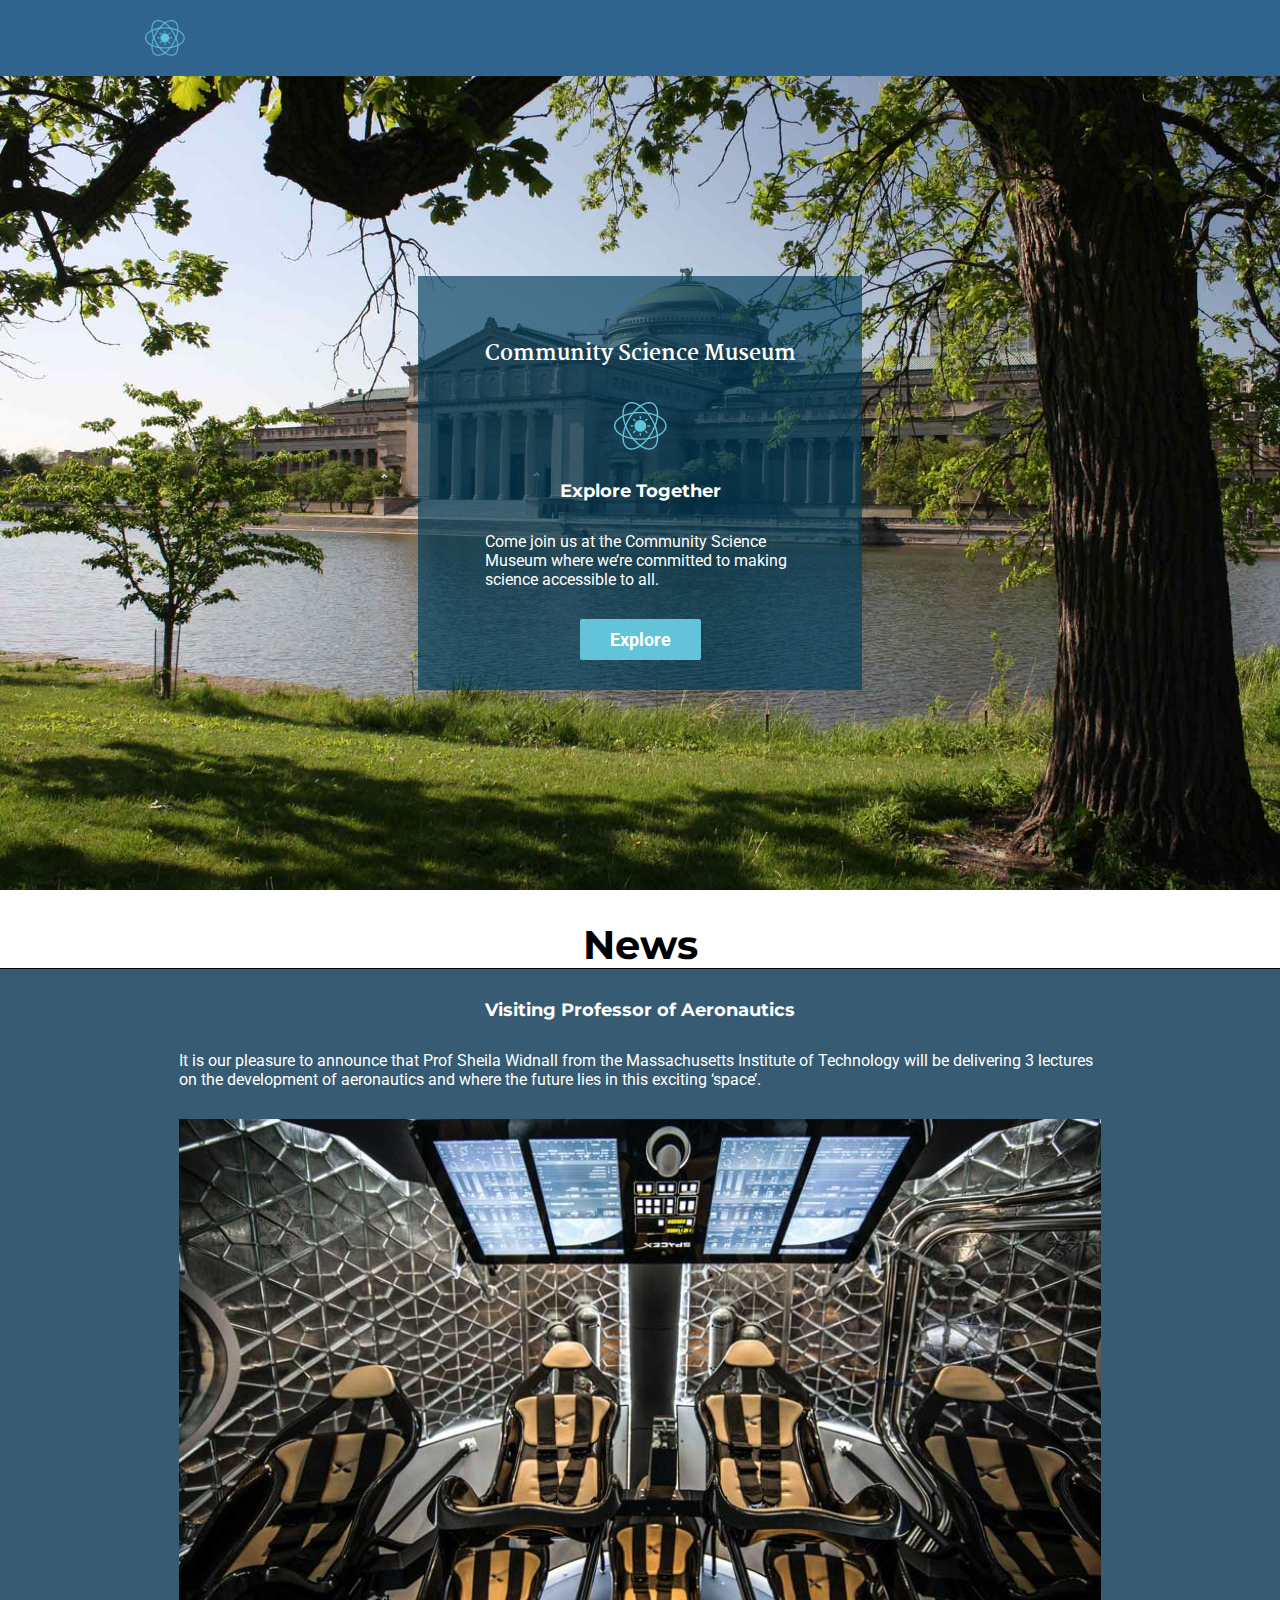
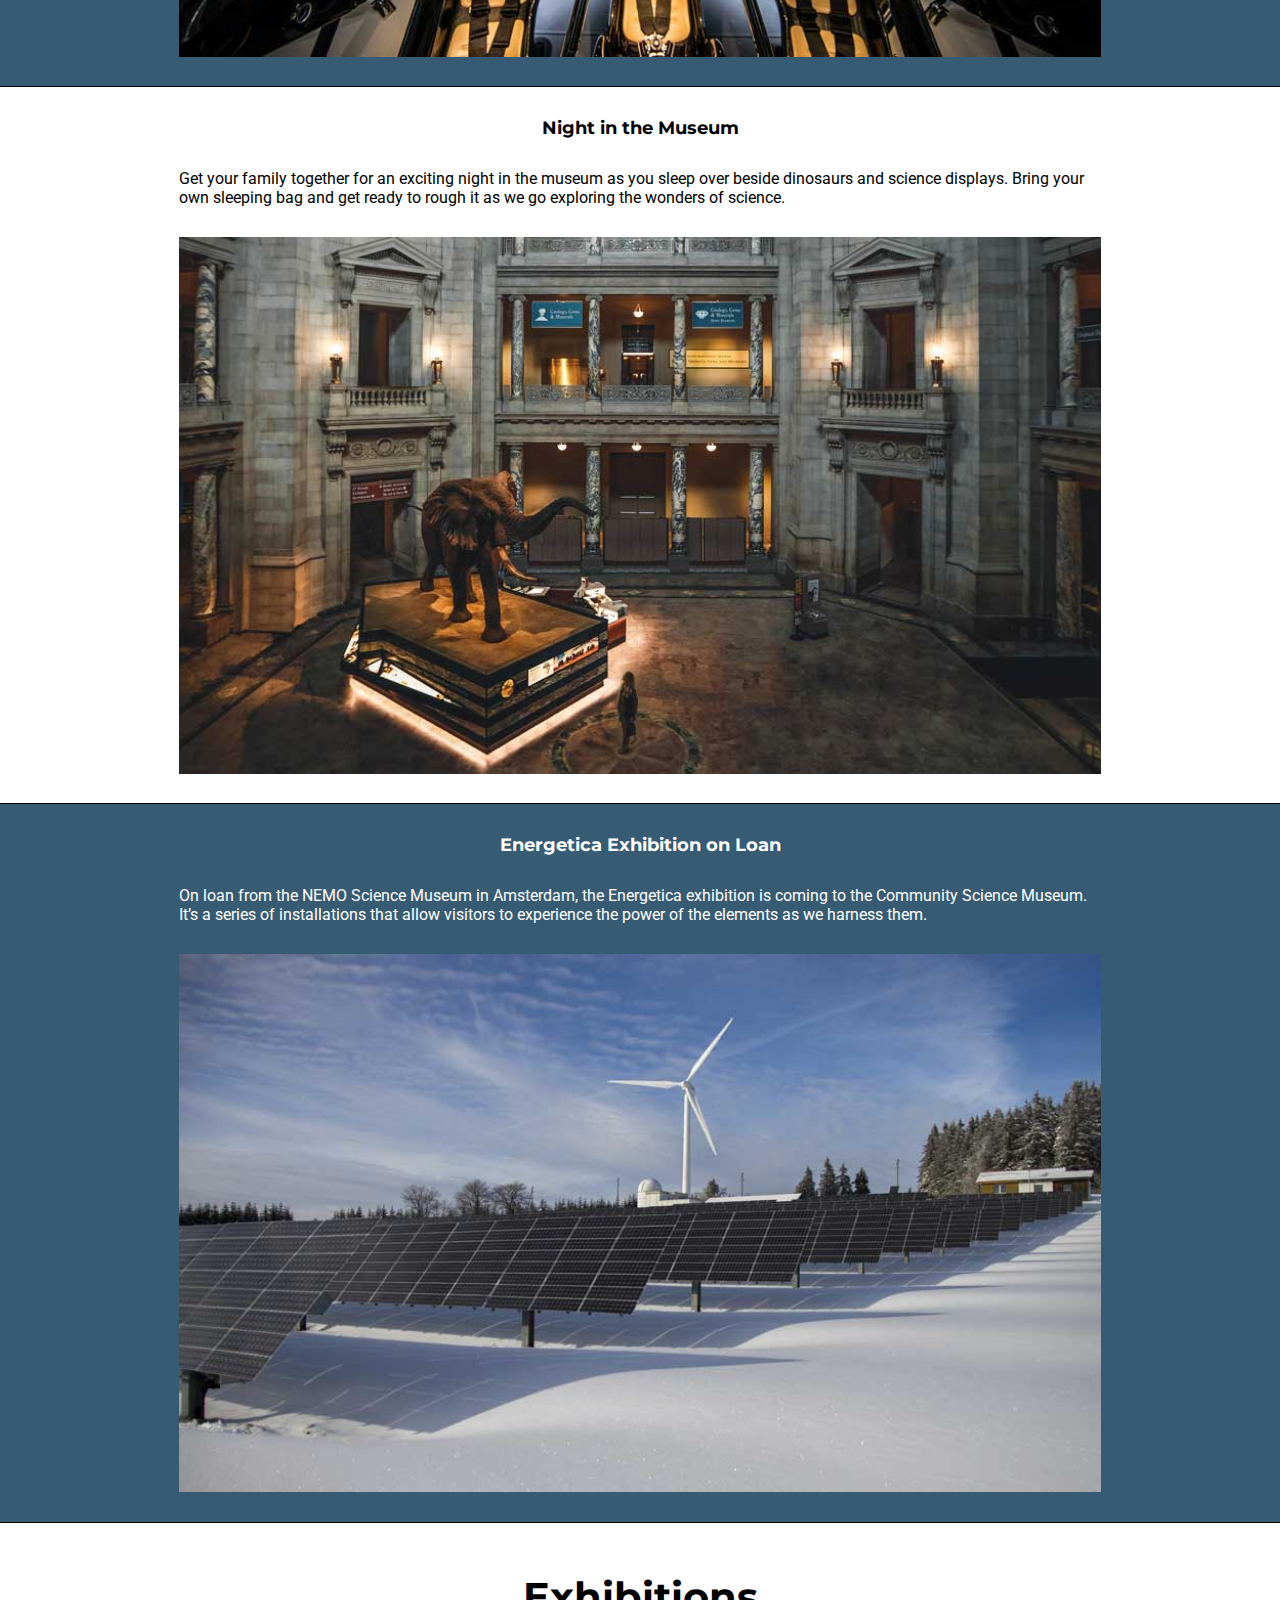
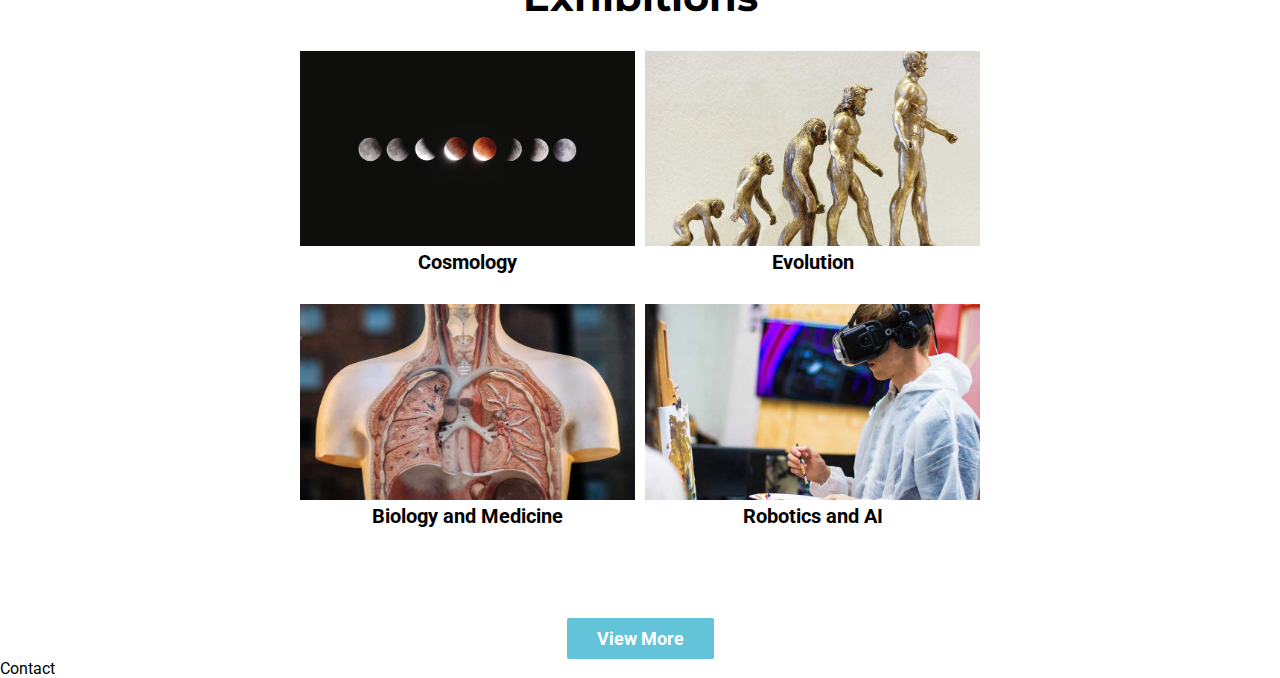
==== index.html @ e49daf8a "Sliit" ====
<!DOCTYPE html>
<html lang="en">
<head>
    <meta charset="UTF-8">
    <meta name="viewport" content="width=device-width, initial-scale=1.0">
    <title>Community Science Museum</title>
    <link rel="stylesheet" href="style.css">
</head>
<body>
    <header>
        <div class="header-logo">
            <img src="/optimalisert/icon-1719742.png" alt="Logo">
        </div>
        <nav>
            <ul class="navbar-head">
                <li><a href="/explore.html">Explore</a></li>
                <li><a href="/explore.html">exhibit</a></li>
                <li><a href="/explore.html">Visit</a></li>
                <li><a href="/explore.html">involce</a></li>
            </ul>
            
        </nav>
        <div class="hamburger">
            <img src="/optimalisert/burger2x.png" alt="Hamburger meny">
        </div>
    </header>
<main>
    <ul class="navbar">
        <li id="active"><a href="#">Home</a></li>
        <li><a href="/explore.html">Explore</a></li>
        <li><a href="/explore.html">exhibit</a></li>
        <li><a href="/explore.html">Visit</a></li>
        <li><a href="/explore.html">involce</a></li>
        <!-- <li><a></a>Exhibitions</li>
        <li>Visit</li>
        <li>Get Involved</li> -->
    </ul>
    <div class="hero">
        <div class="indexbox">
            <h1>Community Science Museum</h1>
            <div class="logo">
                <img src="/optimalisert/icon-1719742.png" alt="Logo">
            </div>
            <h2>Explore Together</h2>
            <p>Come join us at the Community Science Museum where we’re committed 
            to making science accessible to all.
            </p>
            <a class="btn" href="/explore.html">Explore</a>
            <img src="/optimalisert/skalert/andrew-ruiz-348421.jpg" alt="Space Man Picture" id="space">
        </div>
        
    </div>
    <h2 id="news">News</h2>
    <div class="newz">
            <div class="cards dark">
                <div class="images">
                    <h3>Visiting Professor of Aeronautics</h3>
                    <p>It is our pleasure to announce that Prof Sheila Widnall from 
                    the Massachusetts Institute of Technology will be delivering 3 
                    lectures on the development of aeronautics and where the future 
                    lies in this exciting ‘space’.
                    </p>
                    <img src="/optimalisert/skalert/Spaceship.jpg" alt="Inside Spaceship">
                </div>
            </div>
            <div class="cards">
            <div class="images">
                <h3>Night in the Museum</h3>
                <p>Get your family together for an exciting night in the 
                    museum as you sleep over beside dinosaurs and science displays. 
                    Bring your own sleeping bag and get ready to rough it as we go 
                    exploring the wonders of science.
                </p>
                <img src="/optimalisert/skalert/roberto-nickson-396152.jpg" alt="Night at the museum">
            </div>
        </div>
        <div class="cards dark">
            <div class="images">
                <h3>Energetica Exhibition on Loan</h3>
                <p>On loan from the NEMO Science Museum in Amsterdam, the Energetica 
                    exhibition is coming to the Community Science Museum. It’s a 
                    series of installations that allow visitors to experience the 
                    power of the elements as we harness them. 
                </p>
                <img src="/optimalisert/skalert/SolarPower.jpg" alt="Image of Solar power">
            </div>
        </div>
    </div>
    <h3 id="exhibit">Exhibitions</h3>
    <div class="exhibitions">
        <figure>
            <img src="/optimalisert/skalert/celso-405219.png" alt="Lunar cycle">
            <figcaption>Cosmology</figcaption>
        </figure>
        <figure>
            <img src="/optimalisert/skalert/evolution-4107273_1920.jpg" alt="Evolution">
            <figcaption>Evolution</figcaption>
        </figure>
        <figure>
            <img src="/optimalisert/skalert/samuel-zeller-113381.jpg" alt="The human body">
            <figcaption>Biology and Medicine</figcaption>
        </figure>
        <figure>
            <img src="/optimalisert/skalert/billetto-editorial-334686.jpg" alt="VR painting">
            <figcaption>Robotics and AI</figcaption>
        </figure>
    </div>
    <div class="exhibitbtn" >
        <a class="btn" href="/Exhibitions.html">View More</a>
    </div>
</main>
<footer>
    <p>Contact</p>
</footer>
    <script src="./js/script.js">

    </script>
</body>
</html>
---- style.css ----
@import url("https://fonts.googleapis.com/css2?family=Martel&family=Montserrat:wght@500&family=Roboto:wght@300&display=swap");
/* font-family: 'Martel', serif;
font-family: 'Montserrat', sans-serif;
font-family: 'Roboto', sans-serif; */

* {
  margin: 0px;
  padding: 0px;
}

p {
  font-family: "Roboto", sans-serif;
}

h1 {
  font-family: "Martel", serif;
  font-size: 21px;
}

h2,
h3 {
  font-family: "Montserrat", sans-serif;
  font-size: 18px;
}

h1,
h2,
h3 {
  margin-bottom: 0px;
  text-align: center;
  padding-top: 30px;
}

a {
  text-decoration: none;
  color: white;
  font-family: "Roboto", sans-serif;
  font-size: 18px;
  font-weight: bold;
}

ul {
  list-style-type: none;
}

/* Header */

.logo {
  display: flex;
  justify-content: center;
  margin-top: 30px;
}

header {
  background-color: #30638e;
  display: grid;
  position: relative;
  grid-template-columns: 1fr 2fr 1fr;
  z-index: 1;
}

.header-logo {
  display: flex;
  justify-content: center;
  align-self: center;
  margin: 20px 0px 20px 10px;
}

.header-logo img {
  width: 40px;
}

/* Menu */

.navbar-head {
  display: none;
}

.navbar {
  position: relative;
  top: -1000px;
  transition: 0.3s;
  height: 0px;
  display: flex;
  flex-direction: column;
  align-items: center;
  justify-content: space-evenly;
  z-index: 0;
  background-color: #62c3d9;
}

.navbar li {
  text-align: center;
  width: 100%;
}

.navbar a {
  display: block;
  color: #000;
  padding: 15px 0px;
}

#active {
  background-color: lightgray;
}

/* .navbar li {
  padding: 10px;
} */

.hamburger {
  display: flex;
  justify-content: center;
  align-items: center;
  margin: 20px 0px 20px 0px;
  cursor: pointer;
}

.hamburger img {
  width: 30px;
}

.slidein {
  position: relative;
  top: 0px;
  height: auto;
}

/* media */

@media (min-width: 768px) {
  .hamburger {
    display: none;
  }

  .navbar {
    display: flex;
  }
}

/* end Menu */

.cards,
.blocks,
.rev,
.blocks-exhibit {
  display: flex;
  flex-direction: column;
  justify-content: center;
  align-items: center;
  padding: 0px 30px 30px 30px;
  width: unset;
}

.rev {
  flex-direction: column-reverse;
}

/* .pics {
  display: flex;
  flex-direction: column;
  width: 80%;
} */

/* .hero {
  display: flex;
  flex-direction: column;
  justify-content: center;
  padding: 0px 30px 30px 30px;
} */

.hero p {
  margin-top: 30px;
}

.btn {
  display: none;
}

.images img,
.pics img {
  width: 100%;
  margin-top: 30px;
}

.images,
.pics,
.exbox {
  display: flex;
  flex-direction: column;
  width: 80%;
  justify-content: center;
  align-items: center;
}

/* .images-mobile {
  display: flex;
  flex-direction: column;
  justify-content: center;
  align-items: center;
  width: 80%;
} */

.indexbox {
  display: flex;
  flex-direction: column;
  width: 80%;
  align-items: center;
}

#space {
  width: 100%;
  margin: 30px 0;
}

.hero {
  display: flex;
  flex-direction: column;
  align-items: center;
  padding: 0;
}

/* .images-mobile img {
  width: 100%;
  margin-top: 30px;
} */

.cards p,
.blocks p,
.blocks-exhibit p {
  margin: 30px 0 0 0;
}

/* p {
  margin: 30px 0 0 0;
} */

.dark {
  background-color: #365b73;
  color: white;
}

.exhibitions {
  display: none;
}

.box {
  display: flex;
  flex-direction: column;
  width: 80%;
  align-items: center;
}

.hero-explore {
  display: flex;
  flex-direction: column;
  align-items: center;
  padding: 0;
}

.hero-explore p {
  margin-top: 30px;
}

.hero-exhibit {
  display: flex;
  flex-direction: column;
  align-items: center;
  padding: 0;
}

.hero-exhibit p {
  margin-top: 30px;
}

#science,
#mammoth {
  width: 100%;
  margin: 30px 0;
}

.mapouter {
  position: relative;
  text-align: right;
  height: 200px;
  width: 310px;
  padding-top: 30px;
}

.gmap_canvas {
  overflow: hidden;
  background: none;
  height: 200px;
  width: 310px;
}

.hero-visit {
  display: flex;
  flex-direction: column;
  align-items: center;
  padding: 0;
}

.sitemap {
  display: flex;
  justify-content: space-around;
}

.sitemap li {
  text-decoration: underline;
  list-style: none;
  padding: 20px 0px;
  font-size: 20px;
  font-weight: bold;
}

#news {
  background-color: #365b73;
  color: white;
}

#exhibit {
  display: none;
}

/* Media querys */

@media (min-width: 768px) {
  .hero {
    display: flex;
    align-items: center;
    background-image: url(/optimalisert/Hero/museum-of-science.jpg);
    background-repeat: no-repeat;
    background-position: center;
    background-size: cover;
  }

  .indexbox {
    display: flex;
    flex-direction: column;
    align-items: center;
    background-color: #003d5ba9;
    width: 30%;
    color: white;
    padding: 30px;
    margin: 200px auto;
  }

  .indexbox p {
    max-width: 310px;
  }

  /* .images-mobile {
    display: none;
  } */

  #space,
  #science,
  #mammoth {
    display: none;
  }

  .exhibitbtn {
    display: flex;
    justify-content: center;
  }

  .btn {
    display: inline;
    background-color: #62c3d9;
    padding: 10px 30px;
    margin-top: 30px;
    border-radius: 2px;
  }

  .newz {
    display: flex;
    /* flex-direction: row; */
    justify-content: center;
    max-width: 1920px;
    margin-bottom: 50px;
  }

  .cards {
    display: flex;
    align-items: center;
    justify-content: space-between;
    width: 350px;
    margin: 30px auto;
    background-color: #30638e;
    color: white;
    padding: 30px;
    box-shadow: 0 0 0 1px #000;
  }

  #news {
    background-color: white;
    color: black;
    font-size: 40px;
  }

  .cards img {
    width: 90%;
  }

  .cards p {
    width: 90%;
  }

  .exhibitions {
    display: flex;
    justify-content: space-evenly;
    margin: 30px auto;
    flex-wrap: wrap;
  }

  figure img {
    max-width: 335px;
  }

  figcaption {
    text-align: center;
    font-family: "Roboto", sans-serif;
    font-weight: bold;
    font-size: 20px;
  }

  #exhibit {
    display: block;
    font-size: 40px;
    padding: 0px;
  }

  .hero-explore {
    display: flex;
    align-items: center;
    background-image: url(/optimalisert/Hero/library-1132573_1920nummer2.jpg);
    background-repeat: no-repeat;
    background-size: cover;
    background-position: center;
  }

  .hero-exhibit {
    display: flex;
    align-items: center;
    background-image: url(/optimalisert/Hero/exhibition-1863344_1920nummer2.jpg);
    background-repeat: no-repeat;
    background-size: cover;
    background-position: center;
  }

  .box {
    display: flex;
    flex-direction: column;
    align-items: center;
    background-color: #003d5ba9;
    width: 30%;
    color: white;
    padding: 30px;
    margin: 100px auto;
  }

  /* .images {
    align-items: unset;
  } */

  .box p {
    margin-top: 30px;
    max-width: 100%;
  }

  .blocks {
    flex-direction: row;
  }

  .blocks-exhibit {
    flex-direction: column;
  }

  .exbox {
    justify-content: flex-start;
    width: 40%;
    margin-left: 100px;
  }

  .rev {
    display: flex;
    flex-direction: row;
  }

  .pics {
    width: 40%;
    margin: 30px 100px 30px 50px;
  }
}

@media (max-width: 1360px) {
  .exhibitions {
    width: 700px;
  }

  figure {
    margin-bottom: 30px;
  }

  .newz {
    flex-direction: column;
    align-items: center;
  }

  .cards,
  .blocks,
  .blocks-exhibit {
    /* display: flex; */
    /* flex-direction: column; */
    /* justify-content: center; */
    /* align-items: center; */
    padding: 0 0 30px 0;
    width: 100vw;
    margin: 0;
    background-color: white;
    color: black;
  }

  .dark {
    background-color: #365b73;
    color: white;
  }
}
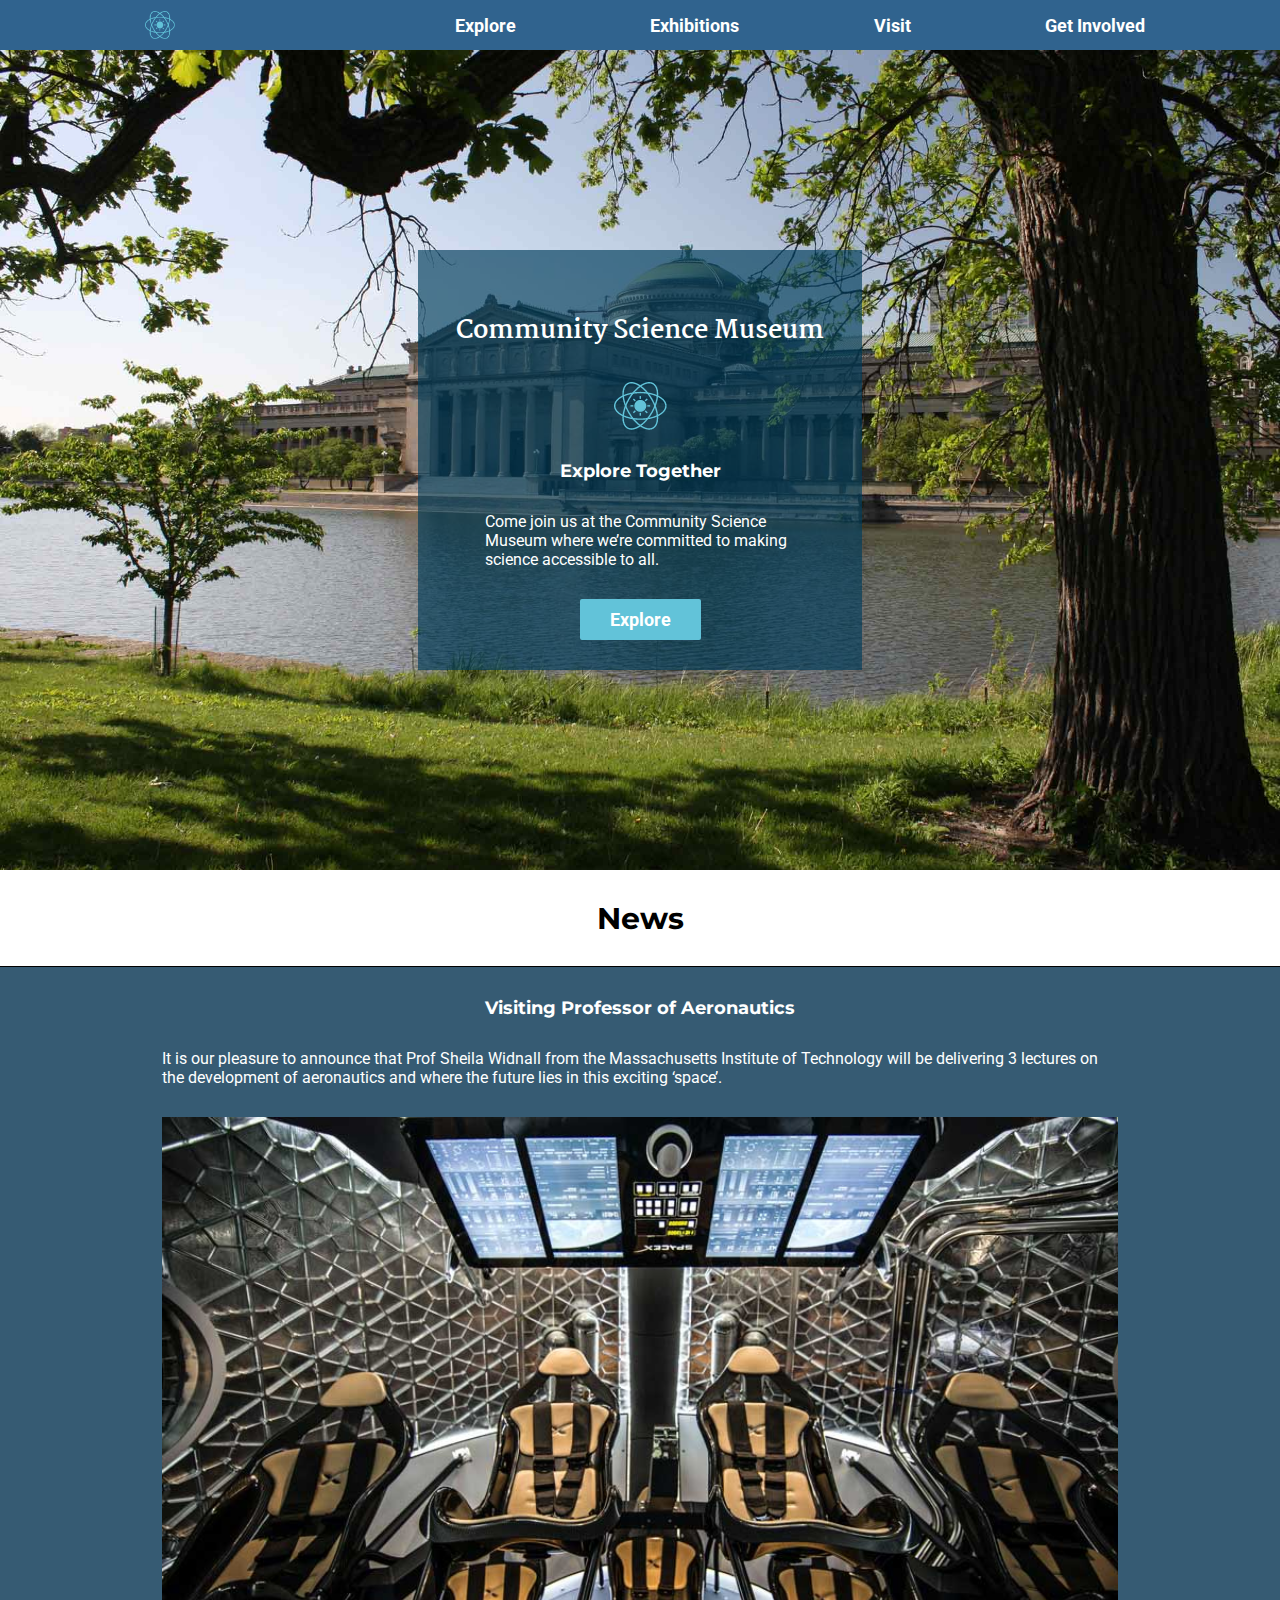
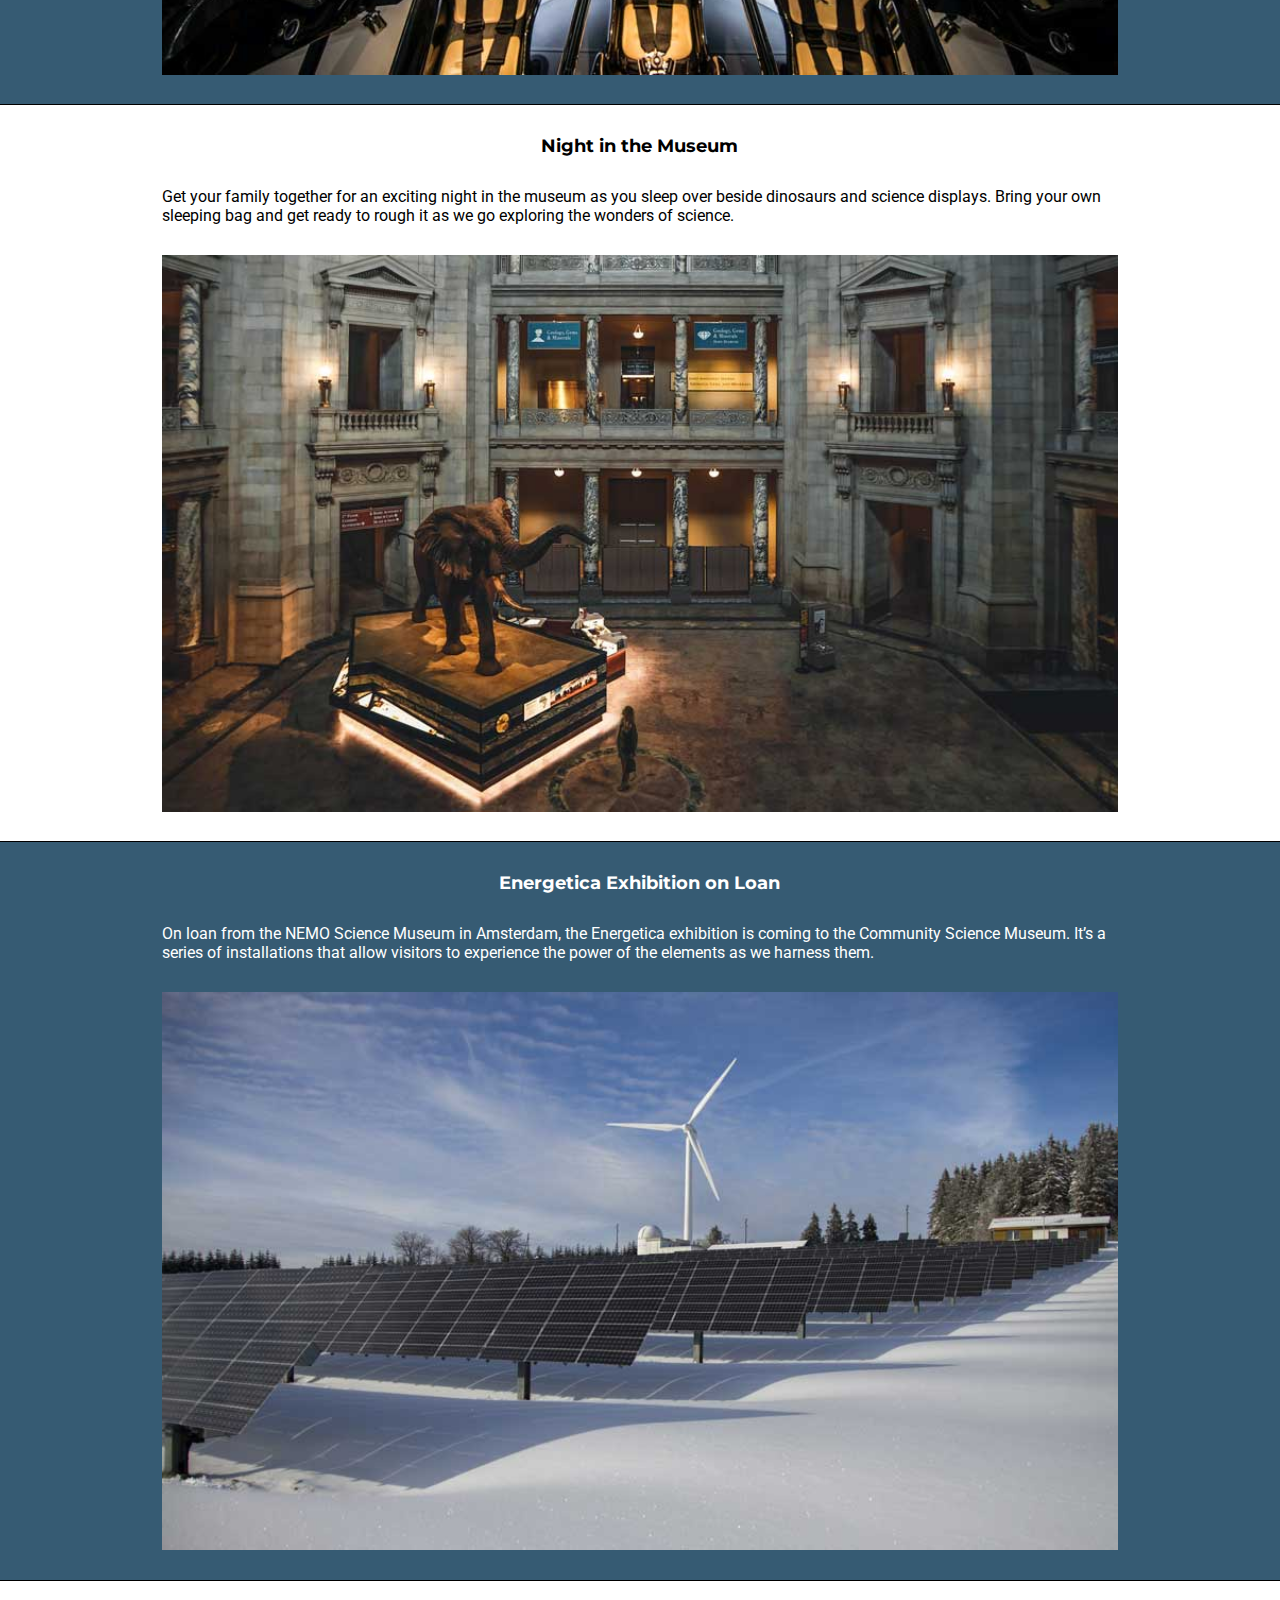
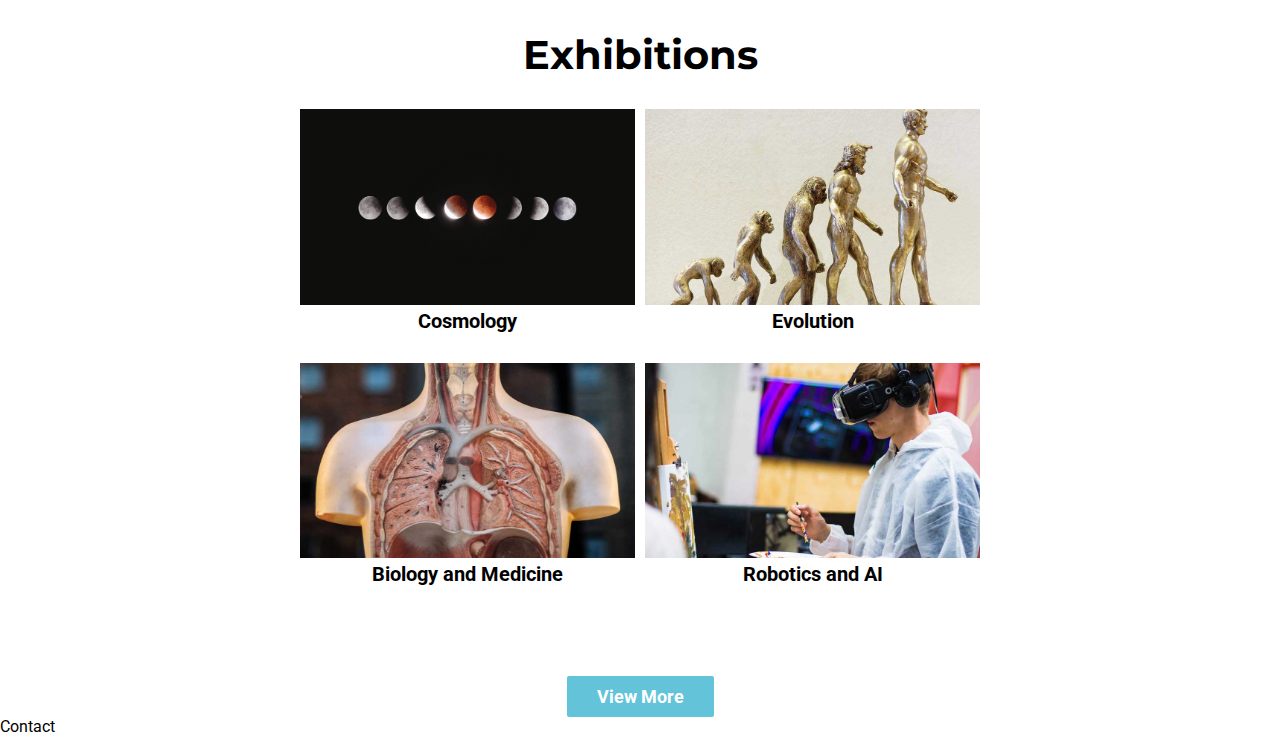
==== commit 526ab942: "jada" ====
--- a/index.html
+++ b/index.html
@@ -14,9 +14,9 @@
         <nav>
             <ul class="navbar-head">
                 <li><a href="/explore.html">Explore</a></li>
-                <li><a href="/explore.html">exhibit</a></li>
-                <li><a href="/explore.html">Visit</a></li>
-                <li><a href="/explore.html">involce</a></li>
+                <li><a href="/Exhibitions.html">Exhibitions</a></li>
+                <li><a href="/visit.html">Visit</a></li>
+                <li><a href="/involved.html">Get Involved</a></li>
             </ul>
             
         </nav>
@@ -28,9 +28,9 @@
     <ul class="navbar">
         <li id="active"><a href="#">Home</a></li>
         <li><a href="/explore.html">Explore</a></li>
-        <li><a href="/explore.html">exhibit</a></li>
-        <li><a href="/explore.html">Visit</a></li>
-        <li><a href="/explore.html">involce</a></li>
+                <li><a href="/Exhibitions.html">Exhibitions</a></li>
+                <li><a href="/visit.html">Visit</a></li>
+                <li><a href="/involved.html">Get Involved</a></li>
         <!-- <li><a></a>Exhibitions</li>
         <li>Visit</li>
         <li>Get Involved</li> -->
--- a/style.css
+++ b/style.css
@@ -57,17 +57,18 @@
   position: relative;
   grid-template-columns: 1fr 2fr 1fr;
   z-index: 1;
+  height: 50px;
 }
 
 .header-logo {
   display: flex;
   justify-content: center;
   align-self: center;
-  margin: 20px 0px 20px 10px;
+  /* margin: 10px 0px 10px 10px; */
 }
 
 .header-logo img {
-  width: 40px;
+  width: 30px;
 }
 
 /* Menu */
@@ -112,7 +113,7 @@
   display: flex;
   justify-content: center;
   align-items: center;
-  margin: 20px 0px 20px 0px;
+  /* margin: 20px 0px 20px 0px; */
   cursor: pointer;
 }
 
@@ -128,22 +129,17 @@
 
 /* media */
 
-@media (min-width: 768px) {
-  .hamburger {
-    display: none;
-  }
-
+/* @media (min-width: 768px) {
   .navbar {
     display: flex;
   }
-}
+} */
 
 /* end Menu */
 
 .cards,
 .blocks,
-.rev,
-.blocks-exhibit {
+.rev {
   display: flex;
   flex-direction: column;
   justify-content: center;
@@ -154,6 +150,7 @@
 
 .rev {
   flex-direction: column-reverse;
+  padding: 0;
 }
 
 /* .pics {
@@ -188,9 +185,13 @@
 .exbox {
   display: flex;
   flex-direction: column;
-  width: 80%;
+  width: 83%;
   justify-content: center;
   align-items: center;
+}
+
+.blocks-exhibit {
+  padding-bottom: 30px;
 }
 
 /* .images-mobile {
@@ -204,7 +205,7 @@
 .indexbox {
   display: flex;
   flex-direction: column;
-  width: 80%;
+  width: 83%;
   align-items: center;
 }
 
@@ -247,7 +248,7 @@
 .box {
   display: flex;
   flex-direction: column;
-  width: 80%;
+  width: 83%;
   align-items: center;
 }
 
@@ -263,6 +264,13 @@
 }
 
 .hero-exhibit {
+  display: flex;
+  flex-direction: column;
+  align-items: center;
+  padding: 0;
+}
+
+.hero-involved {
   display: flex;
   flex-direction: column;
   align-items: center;
@@ -279,50 +287,76 @@
   margin: 30px 0;
 }
 
+#news {
+  background-color: #365b73;
+  color: white;
+}
+
+#exhibit {
+  display: none;
+}
+
+/* Visit */
+
+.hero-visit {
+  display: flex;
+  flex-direction: column;
+  align-items: center;
+  padding: 0px;
+}
+
+.sitemap {
+  display: flex;
+  justify-content: space-around;
+}
+
+.sitemap a {
+  color: #000;
+}
+
+.sitemap li {
+  text-decoration: underline;
+  list-style: none;
+  padding: 20px 30px;
+  font-size: 20px;
+  font-weight: bold;
+}
+
+.visit {
+  display: flex;
+  flex-direction: column;
+  align-items: center;
+  padding: 30px;
+}
+
+.visit p {
+  padding-top: 30px;
+  max-width: 500px;
+}
+
+.visit h3 {
+  width: 100%;
+  padding: 0;
+}
+
 .mapouter {
   position: relative;
   text-align: right;
-  height: 200px;
-  width: 310px;
+  height: 250px;
+  width: 300px;
   padding-top: 30px;
+}
+
+iframe {
+  border: none;
 }
 
 .gmap_canvas {
   overflow: hidden;
   background: none;
-  height: 200px;
-  width: 310px;
-}
-
-.hero-visit {
-  display: flex;
-  flex-direction: column;
-  align-items: center;
-  padding: 0;
-}
-
-.sitemap {
-  display: flex;
-  justify-content: space-around;
-}
-
-.sitemap li {
-  text-decoration: underline;
-  list-style: none;
-  padding: 20px 0px;
-  font-size: 20px;
-  font-weight: bold;
-}
-
-#news {
-  background-color: #365b73;
-  color: white;
-}
-
-#exhibit {
-  display: none;
-}
-
+  height: 250px;
+  width: 300px;
+}
 /* Media querys */
 
 @media (min-width: 768px) {
@@ -350,13 +384,18 @@
     max-width: 310px;
   }
 
+  .indexbox h1 {
+    font-size: 25px;
+  }
+
   /* .images-mobile {
     display: none;
   } */
 
   #space,
   #science,
-  #mammoth {
+  #mammoth,
+  #museumpic {
     display: none;
   }
 
@@ -393,10 +432,16 @@
     box-shadow: 0 0 0 1px #000;
   }
 
+  .exbox,
+  .pics {
+    width: 70%;
+  }
+
   #news {
     background-color: white;
     color: black;
-    font-size: 40px;
+    font-size: 30px;
+    margin-bottom: 30px;
   }
 
   .cards img {
@@ -449,7 +494,26 @@
     background-position: center;
   }
 
-  .box {
+  .hero-involved {
+    display: flex;
+    align-items: center;
+    background-image: url(/optimalisert/Hero/william-bout-264826.jpg);
+    background-repeat: no-repeat;
+    background-size: cover;
+    background-position: center;
+  }
+
+  .hero-visit {
+    display: flex;
+    align-items: center;
+    background-image: url(/optimalisert/Hero/scott-webb-102825.jpg);
+    background-repeat: no-repeat;
+    background-size: cover;
+    background-position: center;
+  }
+
+  .box,
+  .boxsmall {
     display: flex;
     flex-direction: column;
     align-items: center;
@@ -460,6 +524,14 @@
     margin: 100px auto;
   }
 
+  .boxsmall {
+    width: 10%;
+  }
+
+  .boxsmall h1 {
+    padding: 0;
+  }
+
   /* .images {
     align-items: unset;
   } */
@@ -469,28 +541,169 @@
     max-width: 100%;
   }
 
+  /* .box h1 {
+    padding: 0;
+  } */
+
+  /* .blocks {
+    flex-direction: row;
+  } */
+
+  /* .blocks-exhibit {
+    flex-direction: column;
+  } */
+
+  /* .exbox {
+    flex-direction: column;
+    justify-content: flex-start;
+    width: 550px;
+    margin: 0 0 30px 50px;
+    height: 245px;
+  }
+
+  .exbox p {
+    margin-top: 15px;
+  } */
+
+  /* .rev {
+    display: flex;
+    flex-direction: row;
+  } */
+
+  /* .pics {
+    width: 370px;
+    margin: 30px 50px 30px 50px;
+  }
+
+  .pics img {
+    margin: 0;
+  } */
+
+  .sitemap {
+    justify-content: center;
+  }
+
+  .mapouter {
+    height: 350px;
+    width: 500px;
+  }
+
+  iframe {
+    width: 500px;
+  }
+
+  .gmap_canvas {
+    height: 350px;
+    width: 500px;
+  }
+
+  .visit {
+    height: 450px;
+  }
+}
+
+@media (min-width: 1000px) {
+  header {
+    grid-template-columns: 1fr 3fr;
+    align-items: center;
+  }
+
+  .navbar-head {
+    display: flex;
+    flex-direction: row;
+    justify-content: space-evenly;
+    align-items: center;
+  }
+
+  .hamburger {
+    display: none;
+  }
+
   .blocks {
     flex-direction: row;
-  }
-
+    height: 350px;
+  }
+
+  .exbox {
+    flex-direction: column;
+    justify-content: flex-start;
+    width: 550px;
+    margin: 0 0 30px 50px;
+    height: 245px;
+  }
+
+  .exbox p {
+    margin-top: 15px;
+  }
+
+  .blocks-exhibit p {
+    margin-top: 30px;
+  }
+
+  .rev {
+    display: flex;
+    flex-direction: row;
+  }
+
+  .pics {
+    width: 370px;
+    margin: 30px 50px 30px 50px;
+  }
+
+  .pics img {
+    margin: 0;
+  }
+
+  .sitemap {
+    display: none;
+  }
+
+  #smap {
+    display: none;
+  }
+
+  .visitpage {
+    display: grid;
+    grid-template-columns: 1fr 1fr 1fr;
+  }
+
+  .mapouter {
+    height: 350px;
+    width: 400px;
+  }
+
+  .gmap_canvas {
+    height: 350px;
+    width: 400px;
+  }
+}
+
+@media (min-width: 1200px) {
+  .blocks,
   .blocks-exhibit {
-    flex-direction: column;
+    flex-direction: row;
+    height: 450px;
+    padding: 0;
   }
 
   .exbox {
     justify-content: flex-start;
-    width: 40%;
+    width: 450px;
     margin-left: 100px;
-  }
-
-  .rev {
-    display: flex;
-    flex-direction: row;
+    height: 340px;
+  }
+
+  .exbox p {
+    margin-top: 30px;
   }
 
   .pics {
-    width: 40%;
+    width: 530px;
     margin: 30px 100px 30px 50px;
+  }
+
+  .pics img {
+    margin: 0;
   }
 }
 
@@ -509,8 +722,7 @@
   }
 
   .cards,
-  .blocks,
-  .blocks-exhibit {
+  .blocks {
     /* display: flex; */
     /* flex-direction: column; */
     /* justify-content: center; */
@@ -526,4 +738,8 @@
     background-color: #365b73;
     color: white;
   }
-}
+
+  /* #news {
+    margin-bottom: 30px;
+  } */
+}
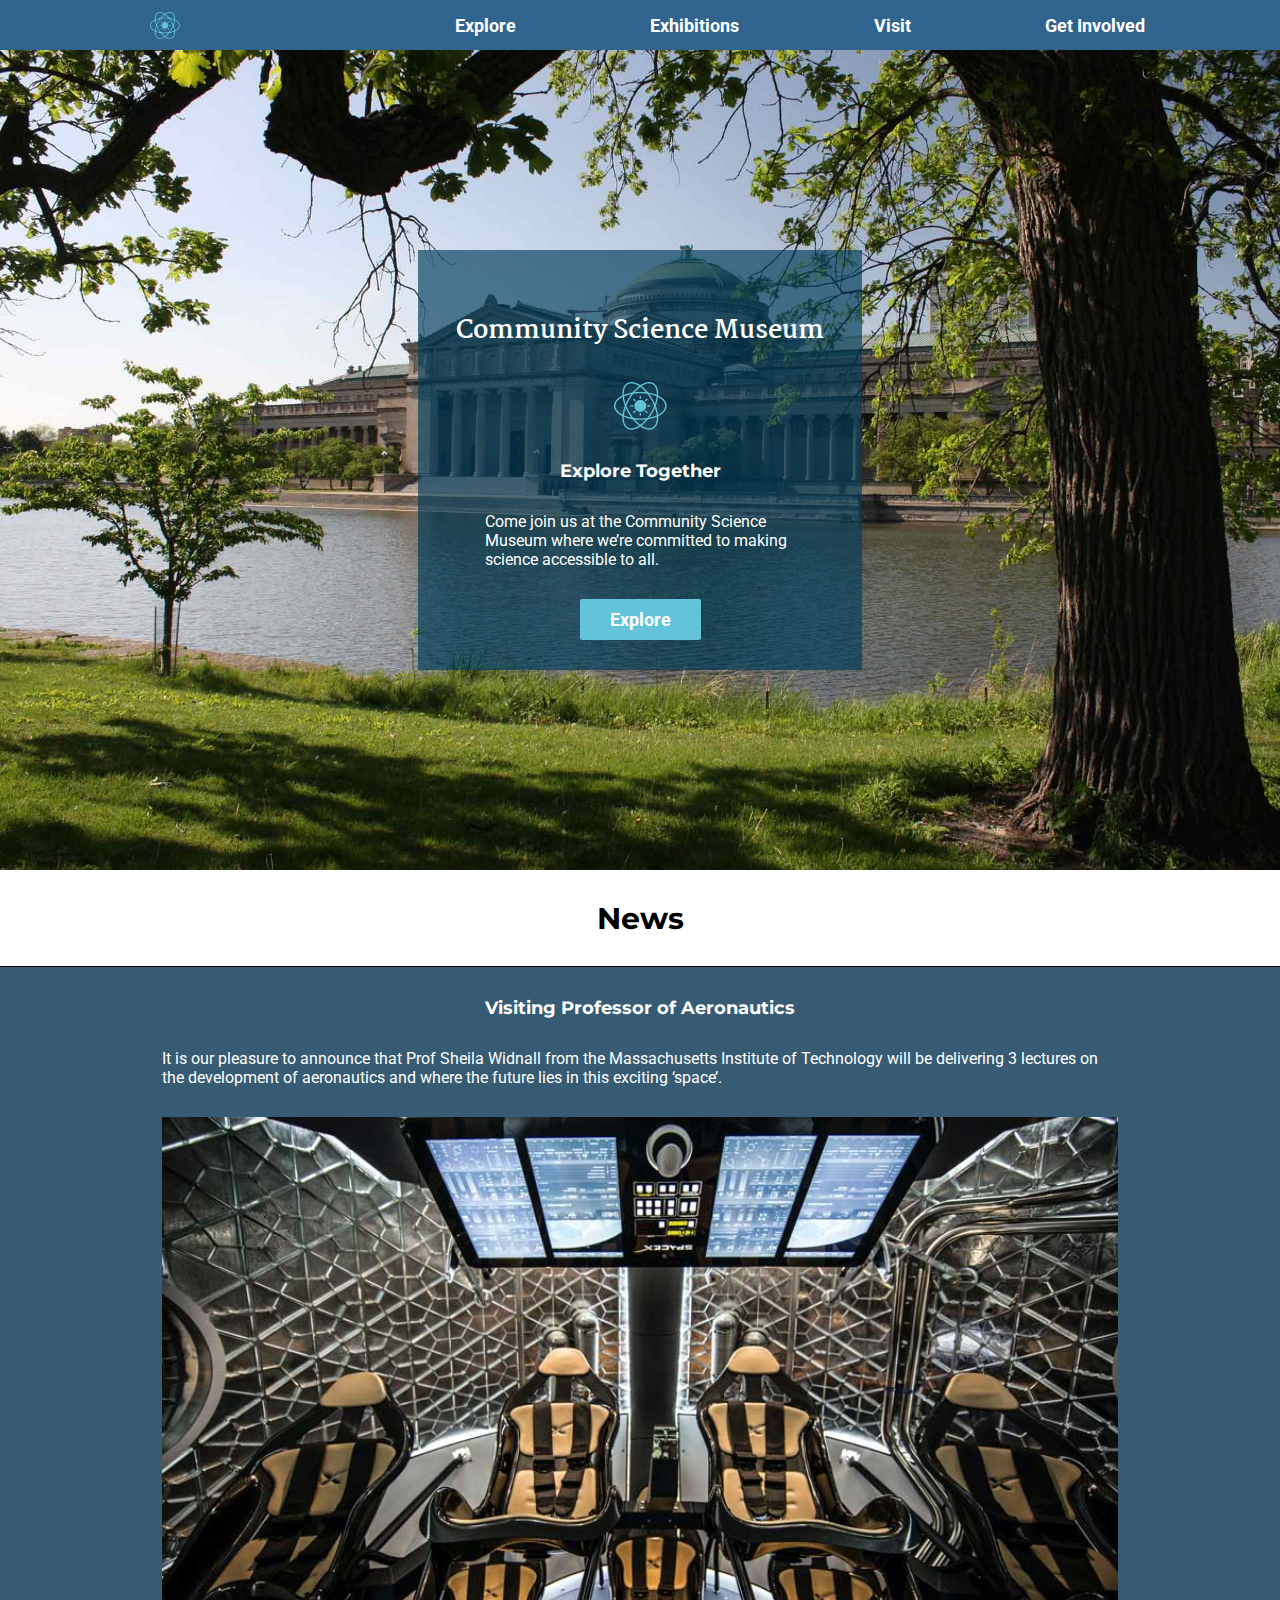
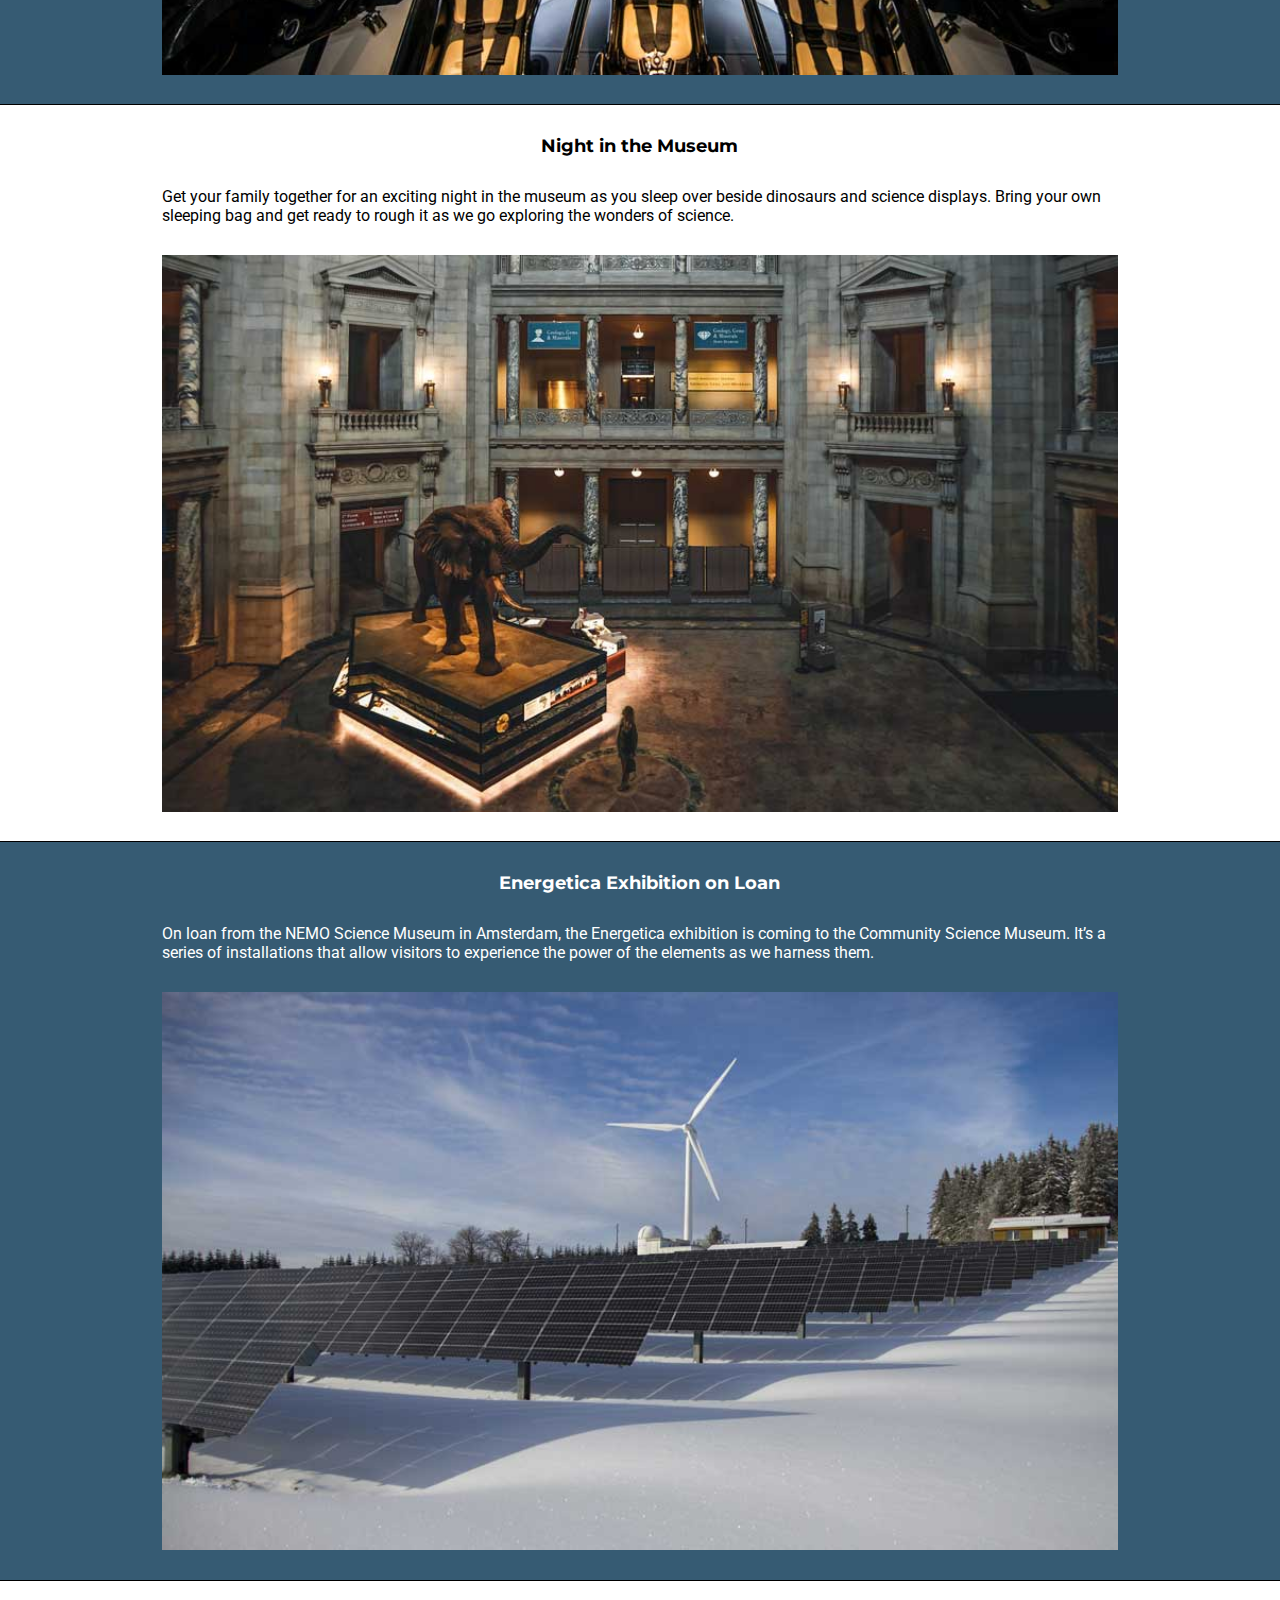
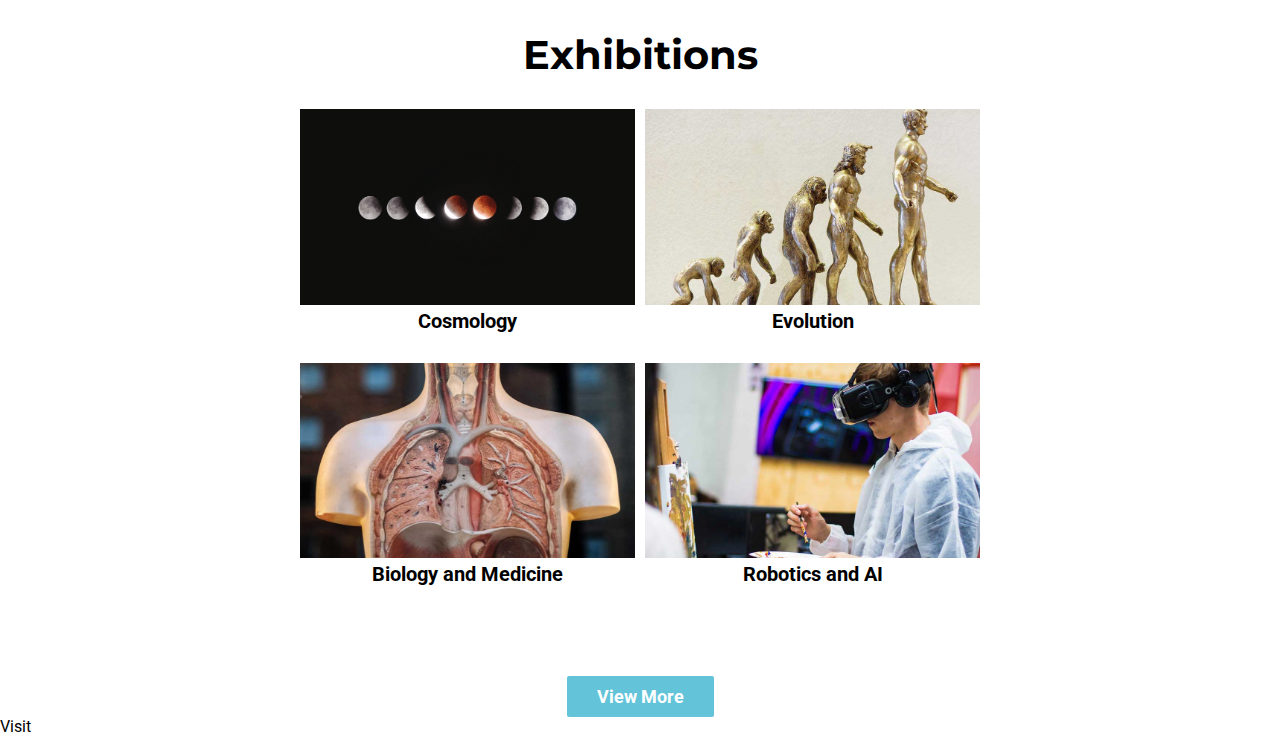
==== commit 17d70934: "fikks" ====
--- a/index.html
+++ b/index.html
@@ -9,7 +9,7 @@
 <body>
     <header>
         <div class="header-logo">
-            <img src="/optimalisert/icon-1719742.png" alt="Logo">
+            <a href="#"><img src="/optimalisert/icon-1719742.png" alt="Logo"></a>
         </div>
         <nav>
             <ul class="navbar-head">
@@ -21,19 +21,16 @@
             
         </nav>
         <div class="hamburger">
-            <img src="/optimalisert/burger2x.png" alt="Hamburger meny">
+            <img class="burgerjs" src="/optimalisert/burger2x.png" alt="Hamburger meny">
         </div>
     </header>
 <main>
     <ul class="navbar">
-        <li id="active"><a href="#">Home</a></li>
-        <li><a href="/explore.html">Explore</a></li>
-                <li><a href="/Exhibitions.html">Exhibitions</a></li>
-                <li><a href="/visit.html">Visit</a></li>
-                <li><a href="/involved.html">Get Involved</a></li>
-        <!-- <li><a></a>Exhibitions</li>
-        <li>Visit</li>
-        <li>Get Involved</li> -->
+            <li id="active"><a href="#">Home</a></li>
+            <li><a href="/explore.html">Explore</a></li>
+            <li><a href="/Exhibitions.html">Exhibitions</a></li>
+            <li><a href="/visit.html">Visit</a></li>
+            <li><a href="/involved.html">Get Involved</a></li>
     </ul>
     <div class="hero">
         <div class="indexbox">
@@ -110,10 +107,9 @@
     </div>
 </main>
 <footer>
-    <p>Contact</p>
+    <p>Visit</p>
 </footer>
     <script src="./js/script.js">
-
     </script>
 </body>
 </html>--- a/style.css
+++ b/style.css
@@ -64,7 +64,7 @@
   display: flex;
   justify-content: center;
   align-self: center;
-  /* margin: 10px 0px 10px 10px; */
+  margin: 10px 0px 5px 10px;
 }
 
 .header-logo img {
@@ -87,7 +87,7 @@
   align-items: center;
   justify-content: space-evenly;
   z-index: 0;
-  background-color: #62c3d9;
+  background-color: #30638e;
 }
 
 .navbar li {
@@ -97,12 +97,12 @@
 
 .navbar a {
   display: block;
-  color: #000;
+  color: white;
   padding: 15px 0px;
 }
 
 #active {
-  background-color: lightgray;
+  background-color: #00798c;
 }
 
 /* .navbar li {
@@ -114,11 +114,11 @@
   justify-content: center;
   align-items: center;
   /* margin: 20px 0px 20px 0px; */
-  cursor: pointer;
 }
 
 .hamburger img {
   width: 30px;
+  cursor: pointer;
 }
 
 .slidein {
@@ -608,6 +608,10 @@
     align-items: center;
   }
 
+  .navbar {
+    display: none;
+  }
+
   .navbar-head {
     display: flex;
     flex-direction: row;
@@ -728,7 +732,7 @@
     /* justify-content: center; */
     /* align-items: center; */
     padding: 0 0 30px 0;
-    width: 100vw;
+    width: 100%;
     margin: 0;
     background-color: white;
     color: black;
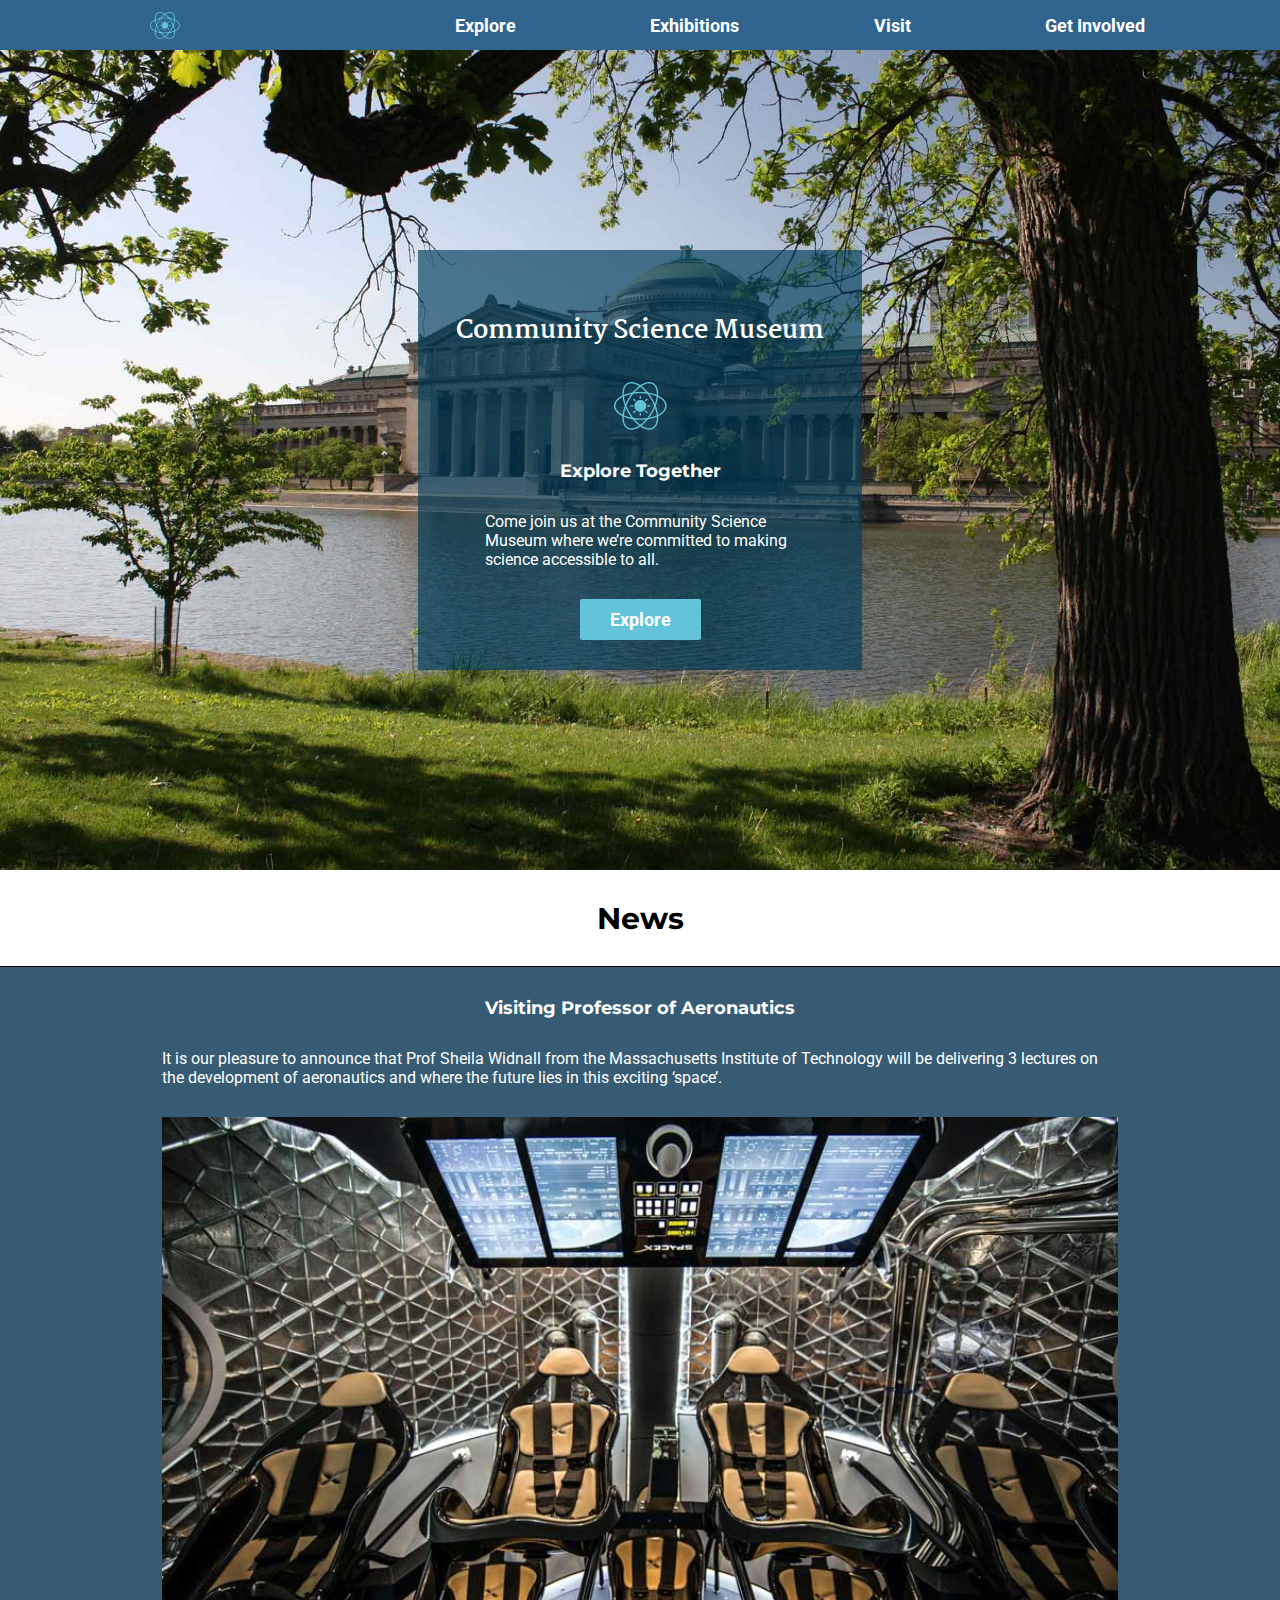
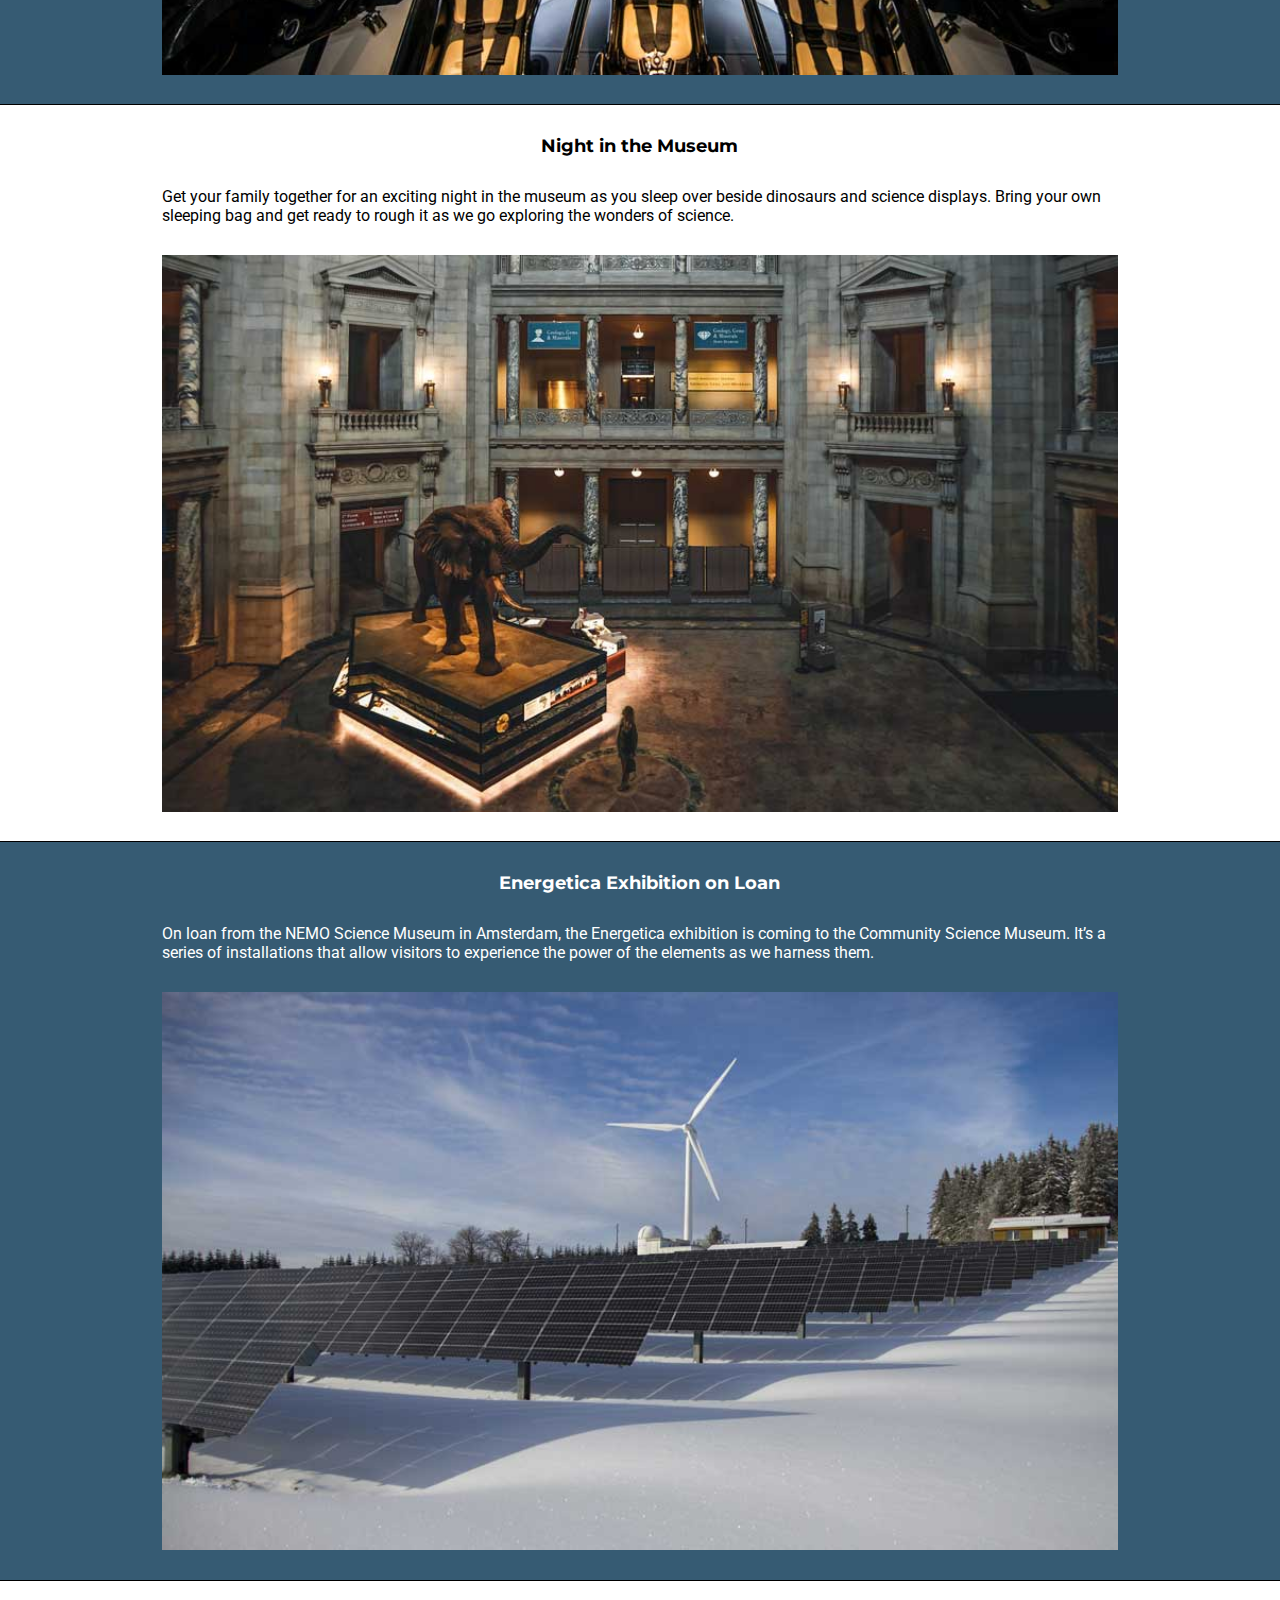
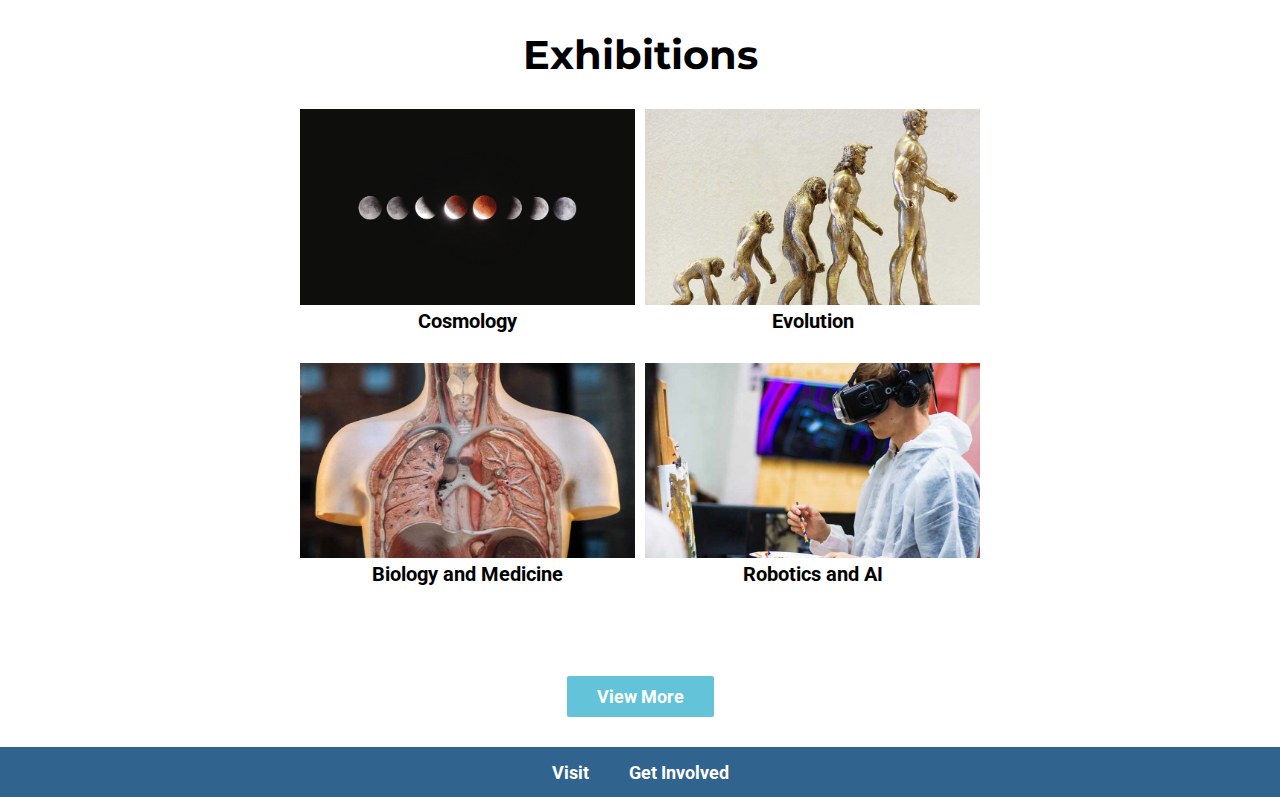
==== commit 8e8bfdfb: "småting" ====
--- a/index.html
+++ b/index.html
@@ -102,12 +102,13 @@
             <figcaption>Robotics and AI</figcaption>
         </figure>
     </div>
-    <div class="exhibitbtn" >
+    <div class="exhibitbtn">
         <a class="btn" href="/Exhibitions.html">View More</a>
     </div>
 </main>
 <footer>
-    <p>Visit</p>
+    <p><a href="/visit.html">Visit</a></p>
+    <p><a href="/involved.html">Get Involved</a></p>
 </footer>
     <script src="./js/script.js">
     </script>
--- a/style.css
+++ b/style.css
@@ -8,7 +8,12 @@
   padding: 0px;
 }
 
-p {
+html {
+  height: 100%;
+}
+
+p,
+body {
   font-family: "Roboto", sans-serif;
 }
 
@@ -71,6 +76,22 @@
   width: 30px;
 }
 
+footer {
+  /* position: absolute;
+  width: 100%;
+  bottom: 1; */
+  background-color: #30638e;
+  color: white;
+  height: 50px;
+  display: flex;
+  justify-content: center;
+  align-items: center;
+}
+
+footer p {
+  margin: 20px;
+}
+
 /* Menu */
 
 .navbar-head {
@@ -329,6 +350,11 @@
   padding: 30px;
 }
 
+.drink {
+  background-color: #365b73;
+  color: white;
+}
+
 .visit p {
   padding-top: 30px;
   max-width: 500px;
@@ -402,6 +428,7 @@
   .exhibitbtn {
     display: flex;
     justify-content: center;
+    margin-bottom: 30px;
   }
 
   .btn {
@@ -589,16 +616,13 @@
   }
 
   iframe {
-    width: 500px;
+    width: 100%;
+    height: 100%;
   }
 
   .gmap_canvas {
     height: 350px;
     width: 500px;
-  }
-
-  .visit {
-    height: 450px;
   }
 }
 
@@ -669,6 +693,7 @@
   .visitpage {
     display: grid;
     grid-template-columns: 1fr 1fr 1fr;
+    /* margin-bottom: 30px; */
   }
 
   .mapouter {
@@ -679,6 +704,16 @@
   .gmap_canvas {
     height: 350px;
     width: 400px;
+  }
+
+  .admis {
+    background-color: #365b73;
+    color: white;
+  }
+
+  .drink {
+    background-color: white;
+    color: black;
   }
 }
 
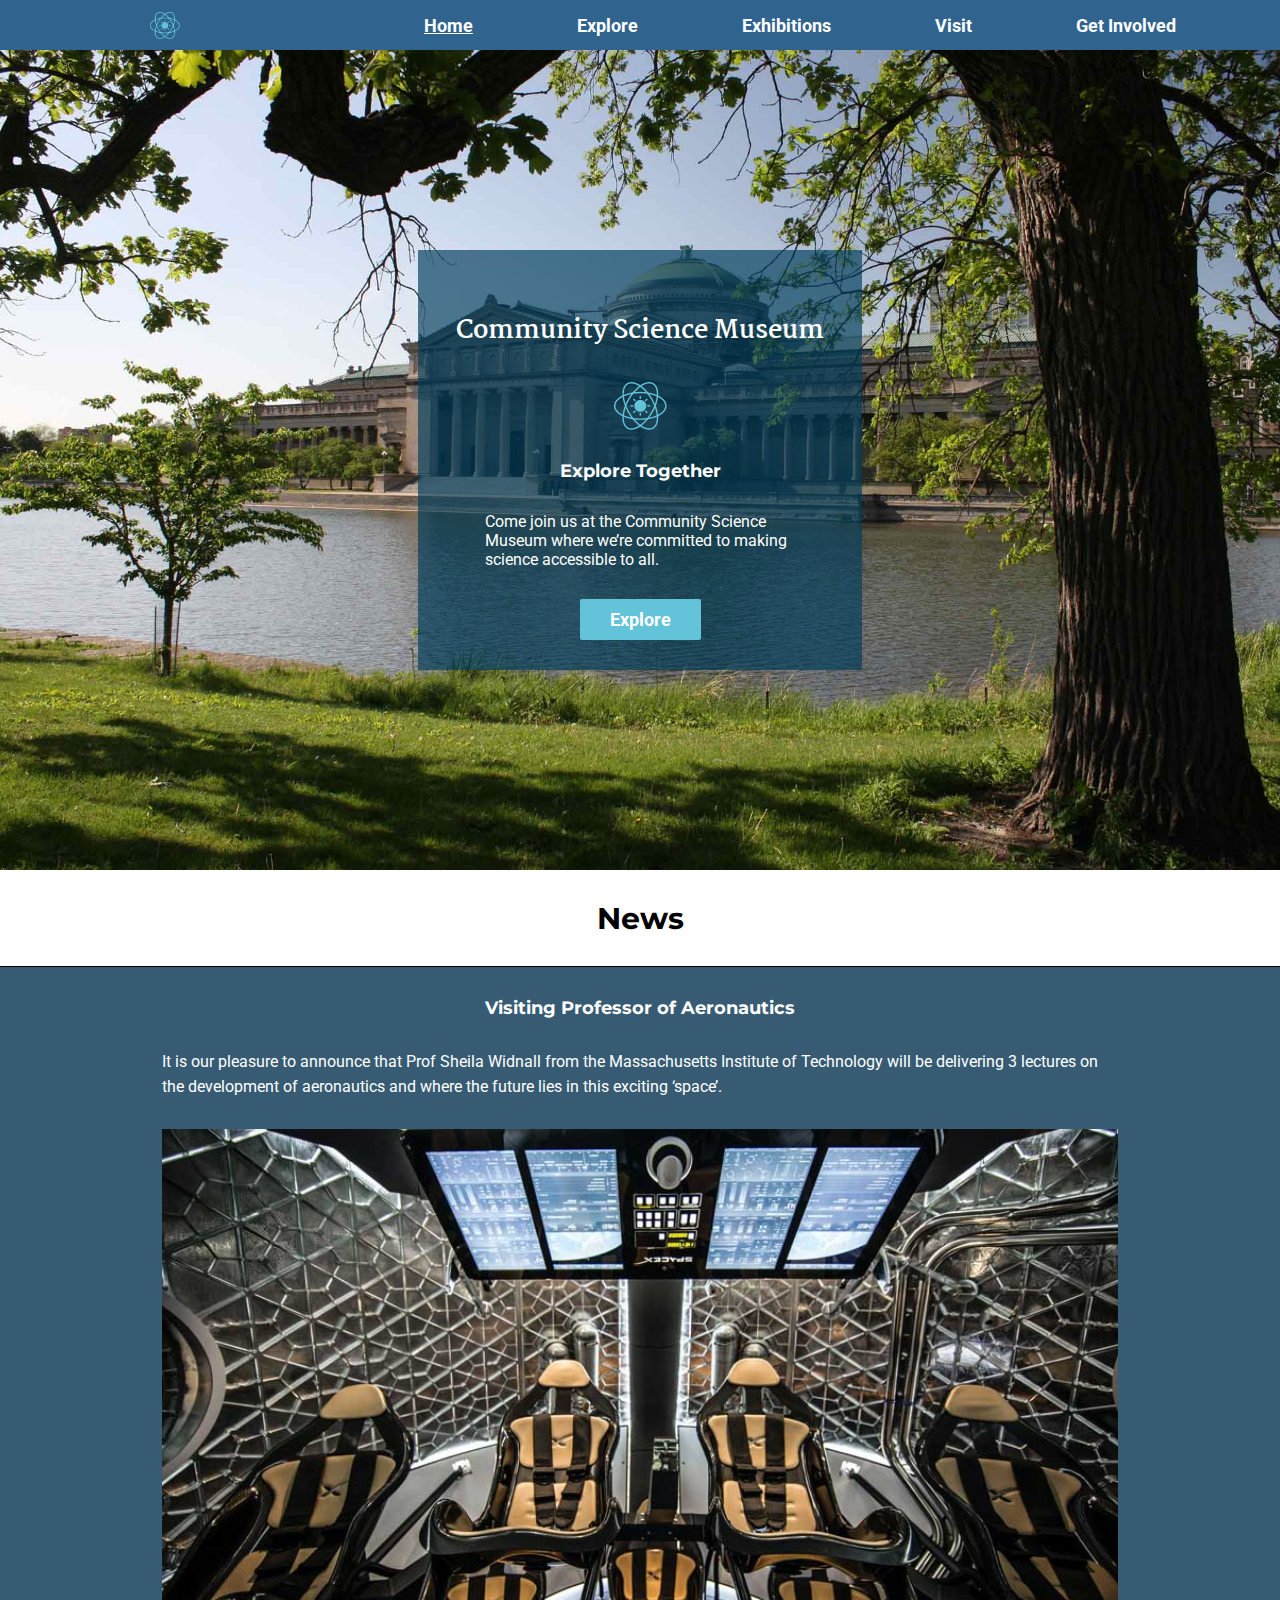
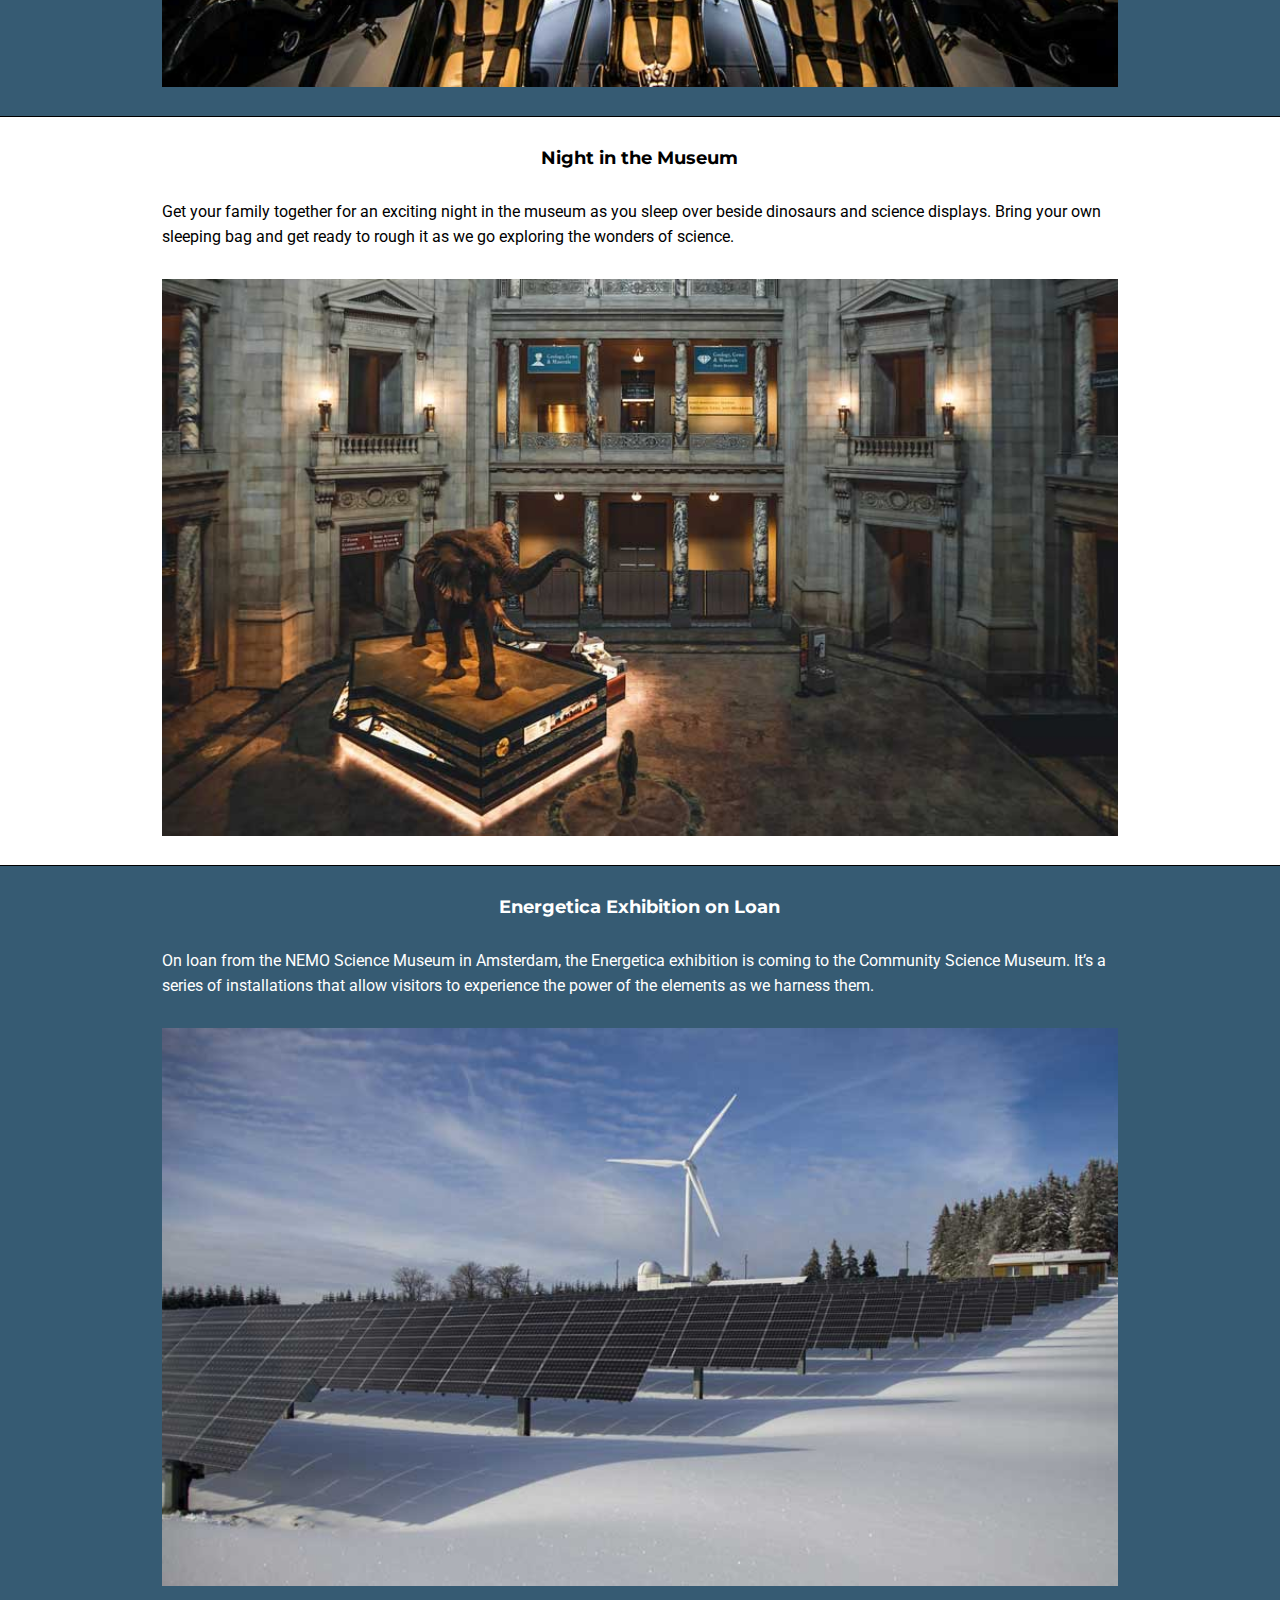
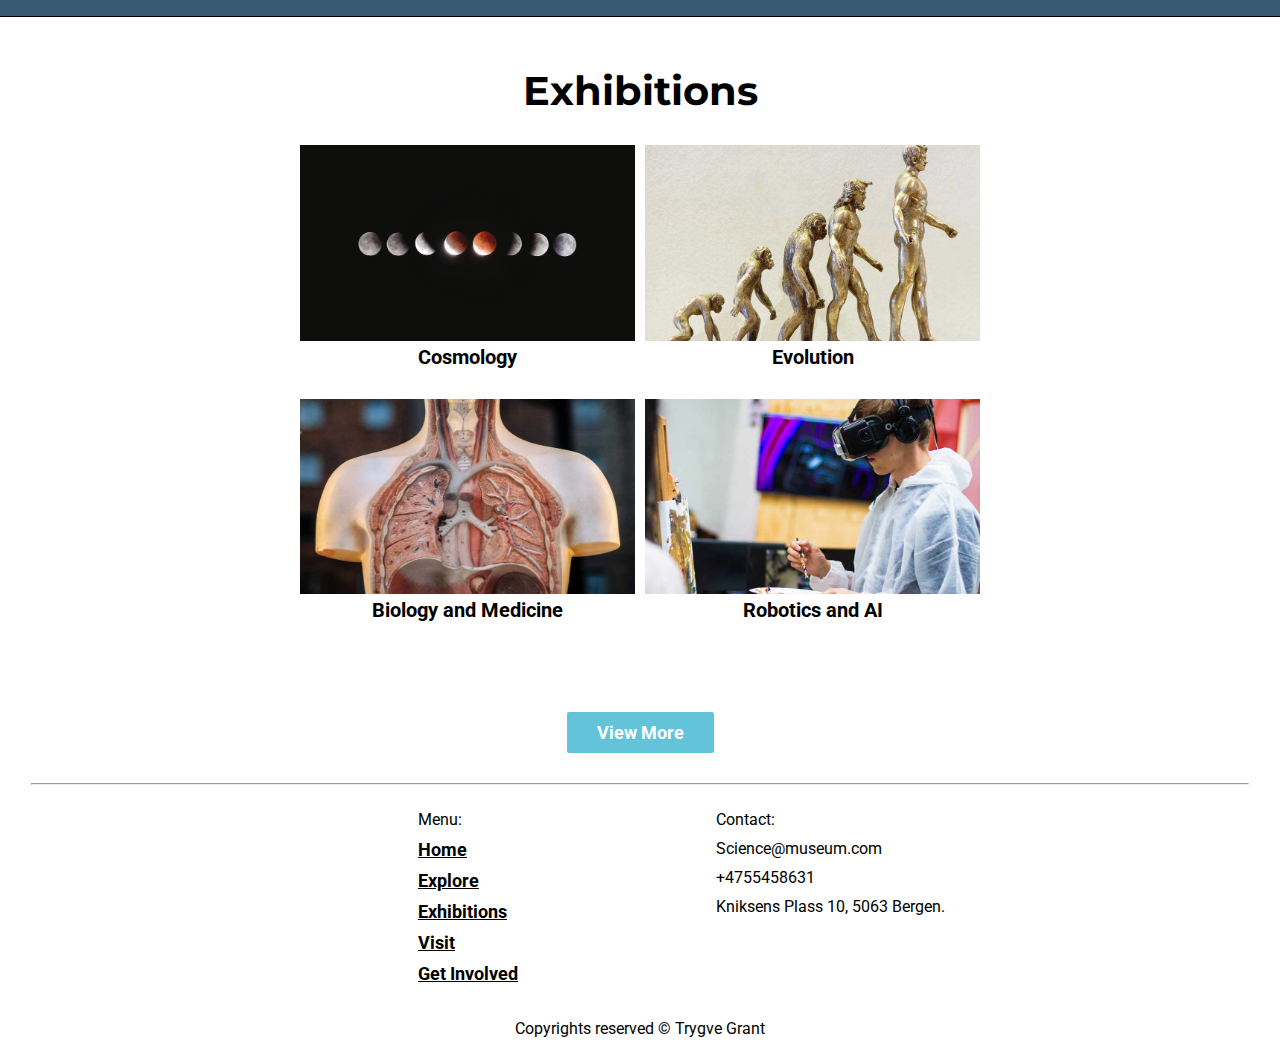
==== commit 5dc01f01: "småfiks" ====
--- a/index.html
+++ b/index.html
@@ -4,21 +4,24 @@
     <meta charset="UTF-8">
     <meta name="viewport" content="width=device-width, initial-scale=1.0">
     <title>Community Science Museum</title>
+    <meta name="description" content="Come join us at the Community Science Museum where we’re committed 
+    to making science accessible to all.">
     <link rel="stylesheet" href="style.css">
+    <link rel="stylesheet" href="https://use.fontawesome.com/releases/v5.15.1/css/all.css" integrity="sha384-vp86vTRFVJgpjF9jiIGPEEqYqlDwgyBgEF109VFjmqGmIY/Y4HV4d3Gp2irVfcrp" crossorigin="anonymous">
 </head>
 <body>
-    <header>
+   <header>
         <div class="header-logo">
             <a href="#"><img src="/optimalisert/icon-1719742.png" alt="Logo"></a>
         </div>
         <nav>
             <ul class="navbar-head">
+                <li><a id="activehead" href="#">Home</a></li>
                 <li><a href="/explore.html">Explore</a></li>
                 <li><a href="/Exhibitions.html">Exhibitions</a></li>
                 <li><a href="/visit.html">Visit</a></li>
                 <li><a href="/involved.html">Get Involved</a></li>
             </ul>
-            
         </nav>
         <div class="hamburger">
             <img class="burgerjs" src="/optimalisert/burger2x.png" alt="Hamburger meny">
@@ -26,11 +29,11 @@
     </header>
 <main>
     <ul class="navbar">
-            <li id="active"><a href="#">Home</a></li>
-            <li><a href="/explore.html">Explore</a></li>
-            <li><a href="/Exhibitions.html">Exhibitions</a></li>
-            <li><a href="/visit.html">Visit</a></li>
-            <li><a href="/involved.html">Get Involved</a></li>
+        <li id="active"><a href="#">Home</a></li>
+        <li><a href="/explore.html">Explore</a></li>
+        <li><a href="/Exhibitions.html">Exhibitions</a></li>
+        <li><a href="/visit.html">Visit</a></li>
+        <li><a href="/involved.html">Get Involved</a></li>
     </ul>
     <div class="hero">
         <div class="indexbox">
@@ -45,22 +48,21 @@
             <a class="btn" href="/explore.html">Explore</a>
             <img src="/optimalisert/skalert/andrew-ruiz-348421.jpg" alt="Space Man Picture" id="space">
         </div>
-        
     </div>
     <h2 id="news">News</h2>
     <div class="newz">
-            <div class="cards dark">
-                <div class="images">
-                    <h3>Visiting Professor of Aeronautics</h3>
-                    <p>It is our pleasure to announce that Prof Sheila Widnall from 
-                    the Massachusetts Institute of Technology will be delivering 3 
-                    lectures on the development of aeronautics and where the future 
-                    lies in this exciting ‘space’.
-                    </p>
-                    <img src="/optimalisert/skalert/Spaceship.jpg" alt="Inside Spaceship">
-                </div>
+        <div class="cards dark">
+            <div class="images">
+                <h3>Visiting Professor of Aeronautics</h3>
+                <p>It is our pleasure to announce that Prof Sheila Widnall from 
+                the Massachusetts Institute of Technology will be delivering 3 
+                lectures on the development of aeronautics and where the future 
+                lies in this exciting ‘space’.
+                </p>
+                <img src="/optimalisert/skalert/Spaceship.jpg" alt="Inside Spaceship">
             </div>
-            <div class="cards">
+        </div>
+        <div class="cards">
             <div class="images">
                 <h3>Night in the Museum</h3>
                 <p>Get your family together for an exciting night in the 
@@ -106,9 +108,23 @@
         <a class="btn" href="/Exhibitions.html">View More</a>
     </div>
 </main>
-<footer>
-    <p><a href="/visit.html">Visit</a></p>
-    <p><a href="/involved.html">Get Involved</a></p>
+<hr id="line">
+<footer class="footergrid">
+    <div class="fmenu">
+        <p>Menu:</p>
+        <p><a href="/index.html">Home</a></p>
+        <p><a href="/explore.html">Explore</a></p>
+        <p><a href="/Exhibitions.html">Exhibitions</a></p>
+        <p><a href="/visit.html">Visit</a></p>
+        <p><a href="/involved.html">Get Involved</a></p>
+    </div>
+    <div class="fcontact">
+        <p>Contact:</p>
+        <p><i class="far fa-envelope"></i> Science@museum.com</p>
+        <p><i class="fas fa-phone-alt"></i> +4755458631</p>
+        <p>Kniksens Plass 10, 5063 Bergen.</p>
+    </div>
+    <p id="copyright">Copyrights reserved © Trygve Grant</p>
 </footer>
     <script src="./js/script.js">
     </script>
--- a/style.css
+++ b/style.css
@@ -6,10 +6,6 @@
 * {
   margin: 0px;
   padding: 0px;
-}
-
-html {
-  height: 100%;
 }
 
 p,
@@ -76,21 +72,79 @@
   width: 30px;
 }
 
-footer {
-  /* position: absolute;
-  width: 100%;
-  bottom: 1; */
-  background-color: #30638e;
+#activehead {
+  text-decoration: underline;
   color: white;
-  height: 50px;
+}
+
+/* Header end */
+
+/* Footer start */
+
+.fmenu {
+  grid-area: menu;
+}
+.fcontact {
+  grid-area: contact;
+}
+#copyright {
+  grid-area: copyright;
+}
+
+.footergrid {
+  display: grid;
+  grid-template-areas:
+    "menu menu contact contact"
+    "menu menu contact contact"
+    "copyright copyright copyright copyright";
+  color: black;
+}
+
+.fmenu {
   display: flex;
   justify-content: center;
-  align-items: center;
-}
-
-footer p {
-  margin: 20px;
-}
+  align-items: flex-start;
+  flex-direction: column;
+  margin-left: auto;
+  margin-right: 10%;
+  padding-top: 10px;
+}
+
+.fmenu a {
+  text-decoration: underline;
+  color: black;
+}
+
+.footergrid p {
+  padding: 5px 0;
+}
+
+.fcontact {
+  display: flex;
+  flex-direction: column;
+  align-items: flex-start;
+  margin-right: auto;
+  margin-left: 20%;
+  padding-top: 10px;
+}
+
+#copyright {
+  text-align: center;
+  padding-bottom: 10px;
+  padding-top: 30px;
+}
+
+#line {
+  display: none;
+}
+
+hr {
+  width: 95%;
+  margin: 20px auto 10px auto;
+  color: lightgrey;
+}
+
+/* Footer end */
 
 /* Menu */
 
@@ -126,15 +180,10 @@
   background-color: #00798c;
 }
 
-/* .navbar li {
-  padding: 10px;
-} */
-
 .hamburger {
   display: flex;
   justify-content: center;
   align-items: center;
-  /* margin: 20px 0px 20px 0px; */
 }
 
 .hamburger img {
@@ -148,15 +197,9 @@
   height: auto;
 }
 
-/* media */
-
-/* @media (min-width: 768px) {
-  .navbar {
-    display: flex;
-  }
-} */
-
 /* end Menu */
+
+/* Common */
 
 .cards,
 .blocks,
@@ -173,19 +216,6 @@
   flex-direction: column-reverse;
   padding: 0;
 }
-
-/* .pics {
-  display: flex;
-  flex-direction: column;
-  width: 80%;
-} */
-
-/* .hero {
-  display: flex;
-  flex-direction: column;
-  justify-content: center;
-  padding: 0px 30px 30px 30px;
-} */
 
 .hero p {
   margin-top: 30px;
@@ -215,14 +245,6 @@
   padding-bottom: 30px;
 }
 
-/* .images-mobile {
-  display: flex;
-  flex-direction: column;
-  justify-content: center;
-  align-items: center;
-  width: 80%;
-} */
-
 .indexbox {
   display: flex;
   flex-direction: column;
@@ -230,22 +252,12 @@
   align-items: center;
 }
 
-#space {
-  width: 100%;
-  margin: 30px 0;
-}
-
 .hero {
   display: flex;
   flex-direction: column;
   align-items: center;
   padding: 0;
 }
-
-/* .images-mobile img {
-  width: 100%;
-  margin-top: 30px;
-} */
 
 .cards p,
 .blocks p,
@@ -253,12 +265,9 @@
   margin: 30px 0 0 0;
 }
 
-/* p {
-  margin: 30px 0 0 0;
-} */
-
 .dark {
   background-color: #365b73;
+  /* background-color: #264653; */
   color: white;
 }
 
@@ -273,37 +282,23 @@
   align-items: center;
 }
 
-.hero-explore {
-  display: flex;
-  flex-direction: column;
-  align-items: center;
-  padding: 0;
-}
-
-.hero-explore p {
-  margin-top: 30px;
-}
-
-.hero-exhibit {
-  display: flex;
-  flex-direction: column;
-  align-items: center;
-  padding: 0;
-}
-
-.hero-involved {
-  display: flex;
-  flex-direction: column;
-  align-items: center;
-  padding: 0;
-}
-
+.hero-explore p,
 .hero-exhibit p {
   margin-top: 30px;
 }
 
+.hero-exhibit,
+.hero-involved,
+.hero-explore {
+  display: flex;
+  flex-direction: column;
+  align-items: center;
+  padding: 0;
+}
+
 #science,
-#mammoth {
+#mammoth,
+#space {
   width: 100%;
   margin: 30px 0;
 }
@@ -316,6 +311,8 @@
 #exhibit {
   display: none;
 }
+
+/* Common end */
 
 /* Visit */
 
@@ -352,6 +349,7 @@
 
 .drink {
   background-color: #365b73;
+  /* background-color: #264653; */
   color: white;
 }
 
@@ -383,6 +381,9 @@
   height: 250px;
   width: 300px;
 }
+
+/* Visit end */
+
 /* Media querys */
 
 @media (min-width: 768px) {
@@ -395,10 +396,48 @@
     background-size: cover;
   }
 
-  .indexbox {
-    display: flex;
+  .hero-explore {
+    display: flex;
+    align-items: center;
+    background-image: url(/optimalisert/Hero/library-1132573_1920nummer2.jpg);
+    background-repeat: no-repeat;
+    background-size: cover;
+    background-position: center;
+  }
+
+  .hero-exhibit {
+    display: flex;
+    align-items: center;
+    background-image: url(/optimalisert/Hero/exhibition-1863344_1920nummer2.jpg);
+    background-repeat: no-repeat;
+    background-size: cover;
+    background-position: center;
+  }
+
+  .hero-involved {
+    display: flex;
+    align-items: center;
+    background-image: url(/optimalisert/Hero/william-bout-264826.jpg);
+    background-repeat: no-repeat;
+    background-size: cover;
+    background-position: center;
+  }
+
+  .hero-visit {
+    display: flex;
+    align-items: center;
+    background-image: url(/optimalisert/Hero/scott-webb-102825.jpg);
+    background-repeat: no-repeat;
+    background-size: cover;
+    background-position: center;
+  }
+
+  .indexbox,
+  .box,
+  .boxsmall {
+    /* display: flex;
     flex-direction: column;
-    align-items: center;
+    align-items: center; */
     background-color: #003d5ba9;
     width: 30%;
     color: white;
@@ -406,6 +445,11 @@
     margin: 200px auto;
   }
 
+  .box,
+  .boxsmall {
+    margin: 100px auto;
+  }
+
   .indexbox p {
     max-width: 310px;
   }
@@ -413,10 +457,6 @@
   .indexbox h1 {
     font-size: 25px;
   }
-
-  /* .images-mobile {
-    display: none;
-  } */
 
   #space,
   #science,
@@ -441,19 +481,18 @@
 
   .newz {
     display: flex;
-    /* flex-direction: row; */
     justify-content: center;
-    max-width: 1920px;
     margin-bottom: 50px;
   }
 
   .cards {
-    display: flex;
-    align-items: center;
-    justify-content: space-between;
+    /* display: flex;
+    align-items: center;
+    justify-content: space-between; */
     width: 350px;
     margin: 30px auto;
     background-color: #30638e;
+    /* background-color: #264653; */
     color: white;
     padding: 30px;
     box-shadow: 0 0 0 1px #000;
@@ -476,6 +515,7 @@
   }
 
   .cards p {
+    line-height: 25px;
     width: 90%;
   }
 
@@ -503,54 +543,6 @@
     padding: 0px;
   }
 
-  .hero-explore {
-    display: flex;
-    align-items: center;
-    background-image: url(/optimalisert/Hero/library-1132573_1920nummer2.jpg);
-    background-repeat: no-repeat;
-    background-size: cover;
-    background-position: center;
-  }
-
-  .hero-exhibit {
-    display: flex;
-    align-items: center;
-    background-image: url(/optimalisert/Hero/exhibition-1863344_1920nummer2.jpg);
-    background-repeat: no-repeat;
-    background-size: cover;
-    background-position: center;
-  }
-
-  .hero-involved {
-    display: flex;
-    align-items: center;
-    background-image: url(/optimalisert/Hero/william-bout-264826.jpg);
-    background-repeat: no-repeat;
-    background-size: cover;
-    background-position: center;
-  }
-
-  .hero-visit {
-    display: flex;
-    align-items: center;
-    background-image: url(/optimalisert/Hero/scott-webb-102825.jpg);
-    background-repeat: no-repeat;
-    background-size: cover;
-    background-position: center;
-  }
-
-  .box,
-  .boxsmall {
-    display: flex;
-    flex-direction: column;
-    align-items: center;
-    background-color: #003d5ba9;
-    width: 30%;
-    color: white;
-    padding: 30px;
-    margin: 100px auto;
-  }
-
   .boxsmall {
     width: 10%;
   }
@@ -558,31 +550,63 @@
   .boxsmall h1 {
     padding: 0;
   }
-
-  /* .images {
-    align-items: unset;
-  } */
 
   .box p {
     margin-top: 30px;
     max-width: 100%;
   }
 
-  /* .box h1 {
-    padding: 0;
-  } */
-
-  /* .blocks {
+  .sitemap {
+    justify-content: center;
+  }
+
+  .mapouter,
+  .gmap_canvas {
+    height: 350px;
+    width: 500px;
+  }
+
+  iframe {
+    width: 100%;
+    height: 100%;
+  }
+
+  #line {
+    display: block;
+    width: 95%;
+    margin: 20px auto 10px auto;
+    color: lightgrey;
+  }
+}
+
+@media (min-width: 1000px) {
+  header {
+    grid-template-columns: 1fr 3fr;
+    align-items: center;
+  }
+
+  .navbar,
+  .sitemap,
+  #smap,
+  .hamburger {
+    display: none;
+  }
+
+  .navbar-head {
+    display: flex;
     flex-direction: row;
-  } */
-
-  /* .blocks-exhibit {
-    flex-direction: column;
-  } */
-
-  /* .exbox {
-    flex-direction: column;
-    justify-content: flex-start;
+    justify-content: space-evenly;
+    align-items: center;
+  }
+
+  .blocks {
+    flex-direction: row;
+    height: 350px;
+  }
+
+  .exbox {
+    /* flex-direction: column;
+    justify-content: flex-start; */
     width: 550px;
     margin: 0 0 30px 50px;
     height: 245px;
@@ -590,78 +614,6 @@
 
   .exbox p {
     margin-top: 15px;
-  } */
-
-  /* .rev {
-    display: flex;
-    flex-direction: row;
-  } */
-
-  /* .pics {
-    width: 370px;
-    margin: 30px 50px 30px 50px;
-  }
-
-  .pics img {
-    margin: 0;
-  } */
-
-  .sitemap {
-    justify-content: center;
-  }
-
-  .mapouter {
-    height: 350px;
-    width: 500px;
-  }
-
-  iframe {
-    width: 100%;
-    height: 100%;
-  }
-
-  .gmap_canvas {
-    height: 350px;
-    width: 500px;
-  }
-}
-
-@media (min-width: 1000px) {
-  header {
-    grid-template-columns: 1fr 3fr;
-    align-items: center;
-  }
-
-  .navbar {
-    display: none;
-  }
-
-  .navbar-head {
-    display: flex;
-    flex-direction: row;
-    justify-content: space-evenly;
-    align-items: center;
-  }
-
-  .hamburger {
-    display: none;
-  }
-
-  .blocks {
-    flex-direction: row;
-    height: 350px;
-  }
-
-  .exbox {
-    flex-direction: column;
-    justify-content: flex-start;
-    width: 550px;
-    margin: 0 0 30px 50px;
-    height: 245px;
-  }
-
-  .exbox p {
-    margin-top: 15px;
   }
 
   .blocks-exhibit p {
@@ -682,25 +634,12 @@
     margin: 0;
   }
 
-  .sitemap {
-    display: none;
-  }
-
-  #smap {
-    display: none;
-  }
-
   .visitpage {
     display: grid;
     grid-template-columns: 1fr 1fr 1fr;
-    /* margin-bottom: 30px; */
-  }
-
-  .mapouter {
-    height: 350px;
-    width: 400px;
-  }
-
+  }
+
+  .mapouter,
   .gmap_canvas {
     height: 350px;
     width: 400px;
@@ -708,6 +647,7 @@
 
   .admis {
     background-color: #365b73;
+    /* background-color: #264653; */
     color: white;
   }
 
@@ -762,10 +702,6 @@
 
   .cards,
   .blocks {
-    /* display: flex; */
-    /* flex-direction: column; */
-    /* justify-content: center; */
-    /* align-items: center; */
     padding: 0 0 30px 0;
     width: 100%;
     margin: 0;
@@ -777,8 +713,4 @@
     background-color: #365b73;
     color: white;
   }
-
-  /* #news {
-    margin-bottom: 30px;
-  } */
-}
+}
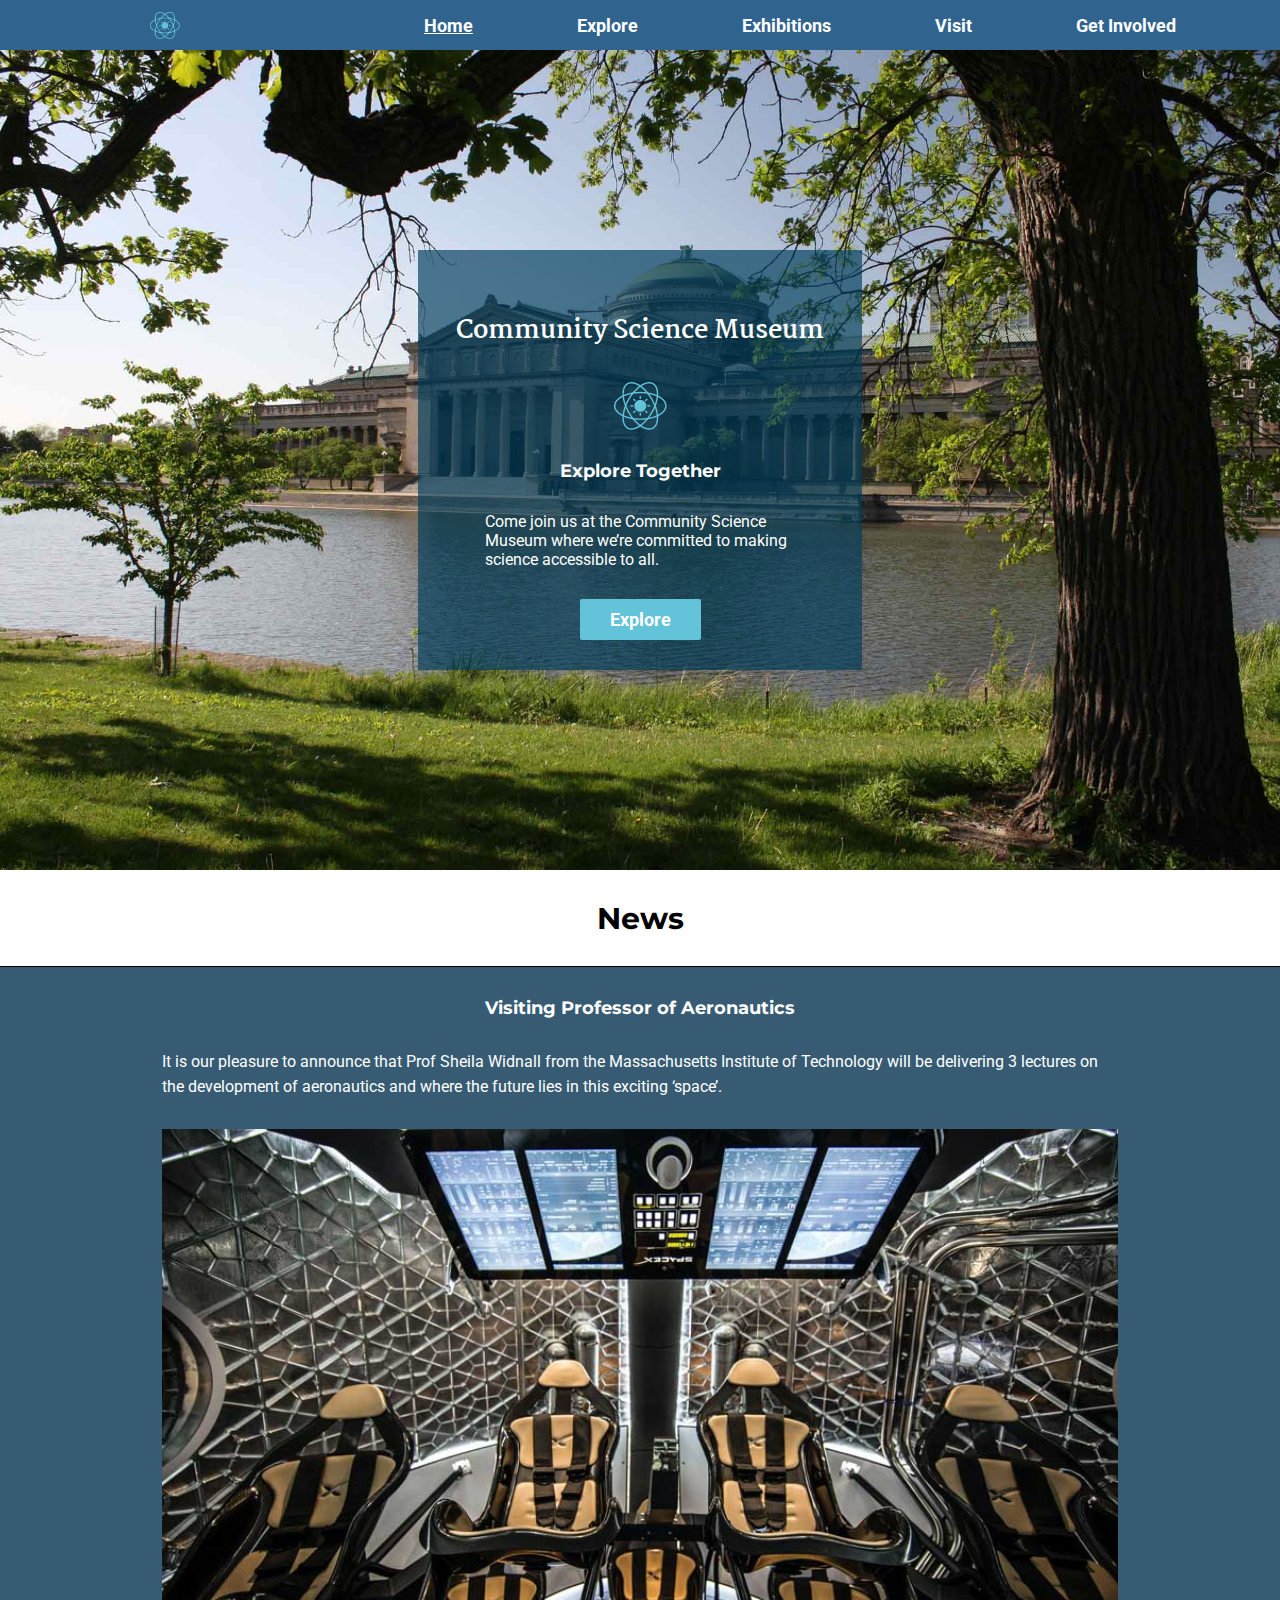
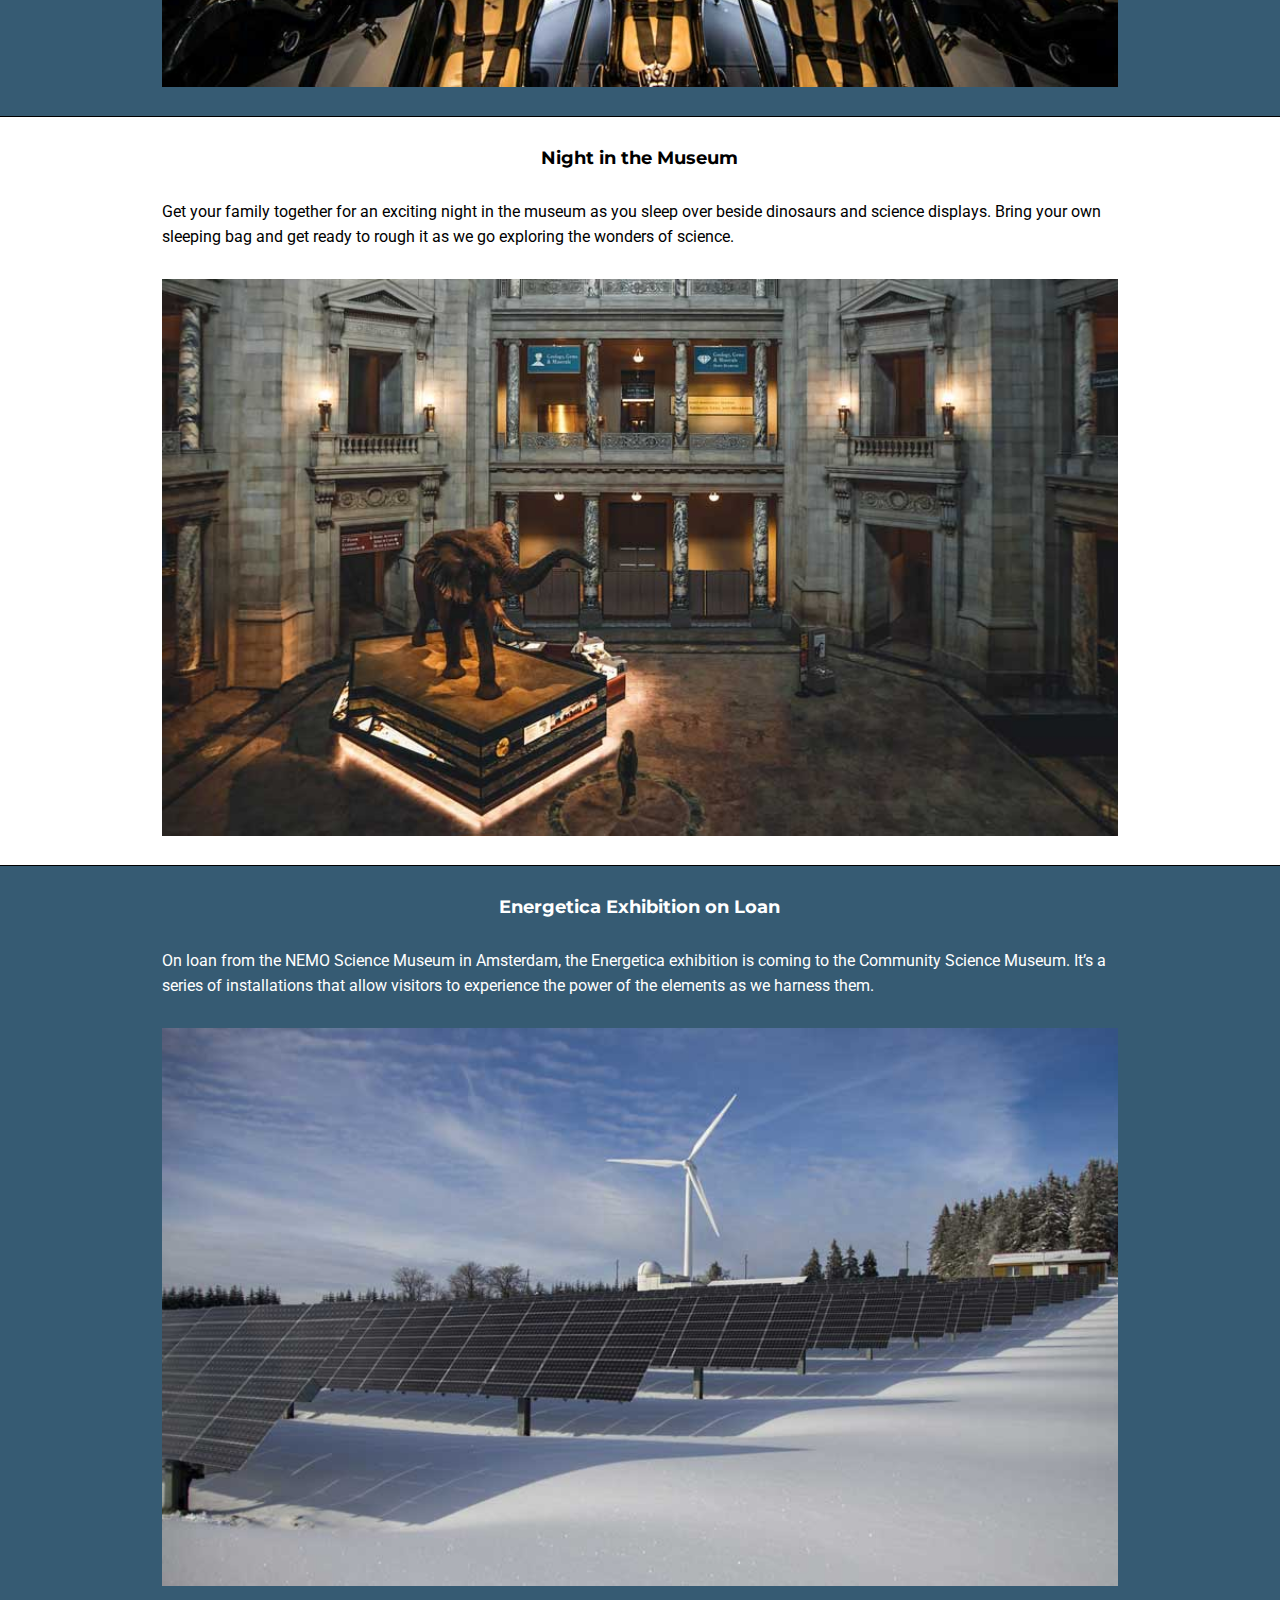
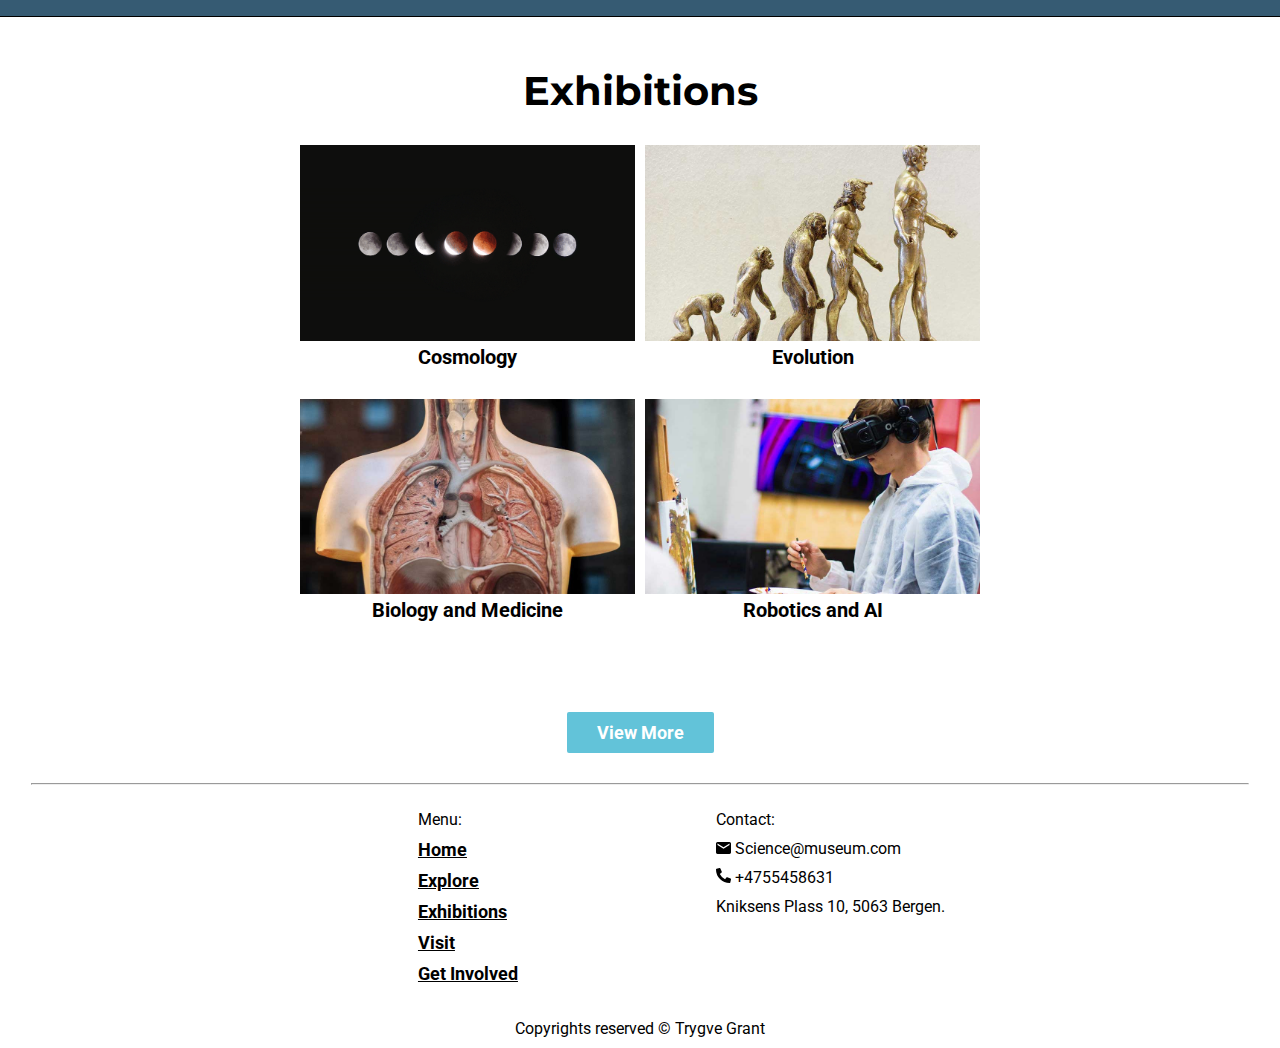
==== commit b17c9859: "." ====
--- a/index.html
+++ b/index.html
@@ -7,7 +7,6 @@
     <meta name="description" content="Come join us at the Community Science Museum where we’re committed 
     to making science accessible to all.">
     <link rel="stylesheet" href="style.css">
-    <link rel="stylesheet" href="https://use.fontawesome.com/releases/v5.15.1/css/all.css" integrity="sha384-vp86vTRFVJgpjF9jiIGPEEqYqlDwgyBgEF109VFjmqGmIY/Y4HV4d3Gp2irVfcrp" crossorigin="anonymous">
 </head>
 <body>
    <header>
@@ -120,8 +119,8 @@
     </div>
     <div class="fcontact">
         <p>Contact:</p>
-        <p><i class="far fa-envelope"></i> Science@museum.com</p>
-        <p><i class="fas fa-phone-alt"></i> +4755458631</p>
+        <p><img src="/optimalisert/Icon material-email.svg" alt="Email Icon"></i> Science@museum.com</p>
+        <p><img src="/optimalisert/Icon awesome-phone-alt.svg" alt="Phone icon"> +4755458631</p>
         <p>Kniksens Plass 10, 5063 Bergen.</p>
     </div>
     <p id="copyright">Copyrights reserved © Trygve Grant</p>
--- a/style.css
+++ b/style.css
@@ -142,6 +142,10 @@
   width: 95%;
   margin: 20px auto 10px auto;
   color: lightgrey;
+}
+
+.fcontact img {
+  width: 15px;
 }
 
 /* Footer end */
